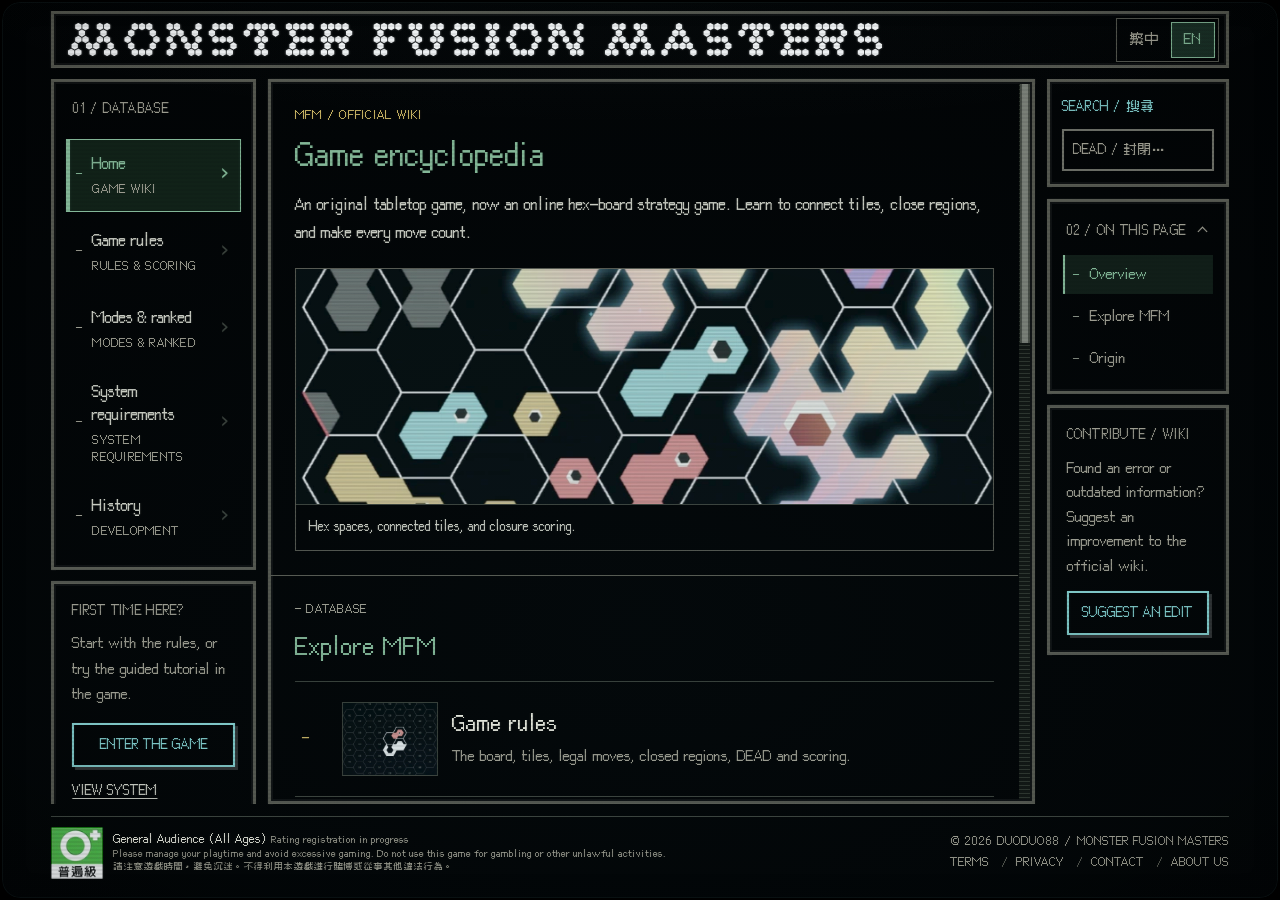
==== docs/en/index.html @ 476f4ac6 "docs(rating): update pending review copy to registration in progress" ====
<!doctype html>
<html lang="en">
<head>
  <link rel="canonical" href="https://duoduo-88.github.io/monster-fusion-masters-showcase_MFM/en/index.html">
  <meta charset="utf-8">
  <meta name="viewport" content="width=device-width,initial-scale=1">
  <meta name="theme-color" content="#000000">
  <link rel="icon" type="image/png" sizes="500x500" href="../assets/mfm-favicon.png">
  <meta name="description" content="Official Monster Fusion Masters wiki: learn the hex-board strategy game's rules, scoring, play modes, and origins as a tabletop game.">
  <title>Home | Monster Fusion Masters Wiki</title>
  <link rel="alternate" hreflang="zh-Hant" href="https://duoduo-88.github.io/monster-fusion-masters-showcase_MFM/">
  <link rel="alternate" hreflang="en" href="https://duoduo-88.github.io/monster-fusion-masters-showcase_MFM/en/index.html">
  <link rel="preload" href="../fonts/mfm-reading.ttf" as="font" type="font/ttf" crossorigin>
  <link rel="stylesheet" href="../wiki.css?v=20261025-rating1">
  <script data-wiki-font-boot="1">
    (() => {
      "use strict";
      if (!document.fonts?.load) return;

      const root = document.documentElement;
      root.classList.add("wiki-fonts-loading");
      const reveal = () => {
        clearTimeout(timeout);
        root.classList.remove("wiki-fonts-loading");
      };
      // Keep the articles accessible if the font server fails or stalls.
      const timeout = setTimeout(reveal, 5000);
      const pageReady = new Promise(resolve => addEventListener("load", resolve, {once:true}));
      Promise.allSettled([document.fonts.load('16px "Cubic 11"', "遊戲Game"), pageReady]).then(reveal);
    })();
  </script>
  <script src="../wiki-navigation.js?v=20261025-requirements1" defer></script>
  <script src="../wiki.js?v=20261018-partial1" defer></script>
  <script src="../wiki-media.js?v=20261018-partial1" defer></script>
  <script src="../wiki-search-index.js?v=20261016-cover1" defer></script>
  <script src="../wiki-search.js?v=20261018-partial1" defer></script>
</head>
<body>
  <div class="wiki-loading-overlay" role="status" aria-label="Loading"><i class="mfm-loading-hexes" aria-hidden="true"><b></b><b></b><b></b></i></div>
  <a class="skip-link" href="#main-content">Skip to content</a>
  <div class="site-shell">
    <header class="site-head frame">
      <a class="brand" href="./index.html" aria-label="Monster Fusion Masters · Wiki home"><img src="../assets/mfm-wordmark.svg?v=20261018-white1" alt="Monster Fusion Masters" width="814.02" height="32.58"><span class="brand-tag">OFFICIAL<br>WIKI</span></a>
      <div class="head-actions">
        <nav class="language-switch" aria-label="Language">
          <a href="../index.html?lang=zh-Hant" data-language="zh-Hant" lang="zh-Hant" hreflang="zh-Hant" aria-label="繁體中文">繁中</a>
          <a href="./index.html?lang=en" data-language="en" lang="en" hreflang="en" aria-current="true" aria-label="English">EN</a>
        </nav>
      </div>
    </header>
    <div class="layout">
      <aside class="left-rail">
        <nav class="site-nav frame" aria-label="Wiki navigation"><div class="panel-label">01 / DATABASE</div><a class="nav-link" href="./index.html" aria-current="page"><span class="nav-index">-</span><span>Home<small>GAME WIKI</small></span><span class="nav-arrow" aria-hidden="true">›</span></a><a class="nav-link" href="./rules.html"><span class="nav-index">-</span><span>Game rules<small>RULES & SCORING</small></span><span class="nav-arrow" aria-hidden="true">›</span></a><a class="nav-link" href="./modes.html"><span class="nav-index">-</span><span>Modes &amp; ranked<small>MODES & RANKED</small></span><span class="nav-arrow" aria-hidden="true">›</span></a><a class="nav-link" href="./requirements.html"><span class="nav-index">-</span><span>System requirements<small>SYSTEM REQUIREMENTS</small></span><span class="nav-arrow" aria-hidden="true">›</span></a><a class="nav-link" href="./history.html"><span class="nav-index">-</span><span>History<small>DEVELOPMENT</small></span><span class="nav-arrow" aria-hidden="true">›</span></a></nav>
        <div class="rail-note frame"><span class="panel-label">FIRST TIME HERE?</span><p>Start with the rules, or try the guided tutorial in the game.</p><a class="pixel-btn cyan" data-mfm-launch href="https://mfm.monster-fusion-masters-online.workers.dev/" aria-haspopup="dialog">ENTER THE GAME</a><a class="requirements-link" href="./requirements.html">VIEW SYSTEM REQUIREMENTS</a></div>
        <div class="reference-card frame"><span class="panel-label">PUBLIC ARCHIVE</span><p>An original game, still evolving.</p><a href="https://github.com/duoduo-88/monster-fusion-masters-showcase_MFM">SHOWCASE</a><a href="./history.html#sources">SOURCES</a><a href="https://github.com/duoduo-88/monster-fusion-masters-showcase_MFM/releases/latest">DESKTOP DOWNLOAD</a></div>
      </aside>
      <main class="page frame wiki-scroll-rail" id="main-content" tabindex="-1">
<section class="hero" id="overview">
  <span class="eyebrow">MFM / OFFICIAL WIKI</span>
  <h1>Game encyclopedia</h1>
  <p>An original tabletop game, now an online hex-board strategy game. Learn to connect tiles, close regions, and make every move count.</p>

<figure class="guide-figure intro-visual wiki-cover"><img class="" src="../assets/media/board-colors.webp" alt="Monster Fusion Masters colorful hex-board cover" width="784" height="850" loading="eager" fetchpriority="high" decoding="async"><figcaption>Hex spaces, connected tiles, and closure scoring.</figcaption></figure>
</section>

<section class="section" id="explore">
  <span class="eyebrow">- DATABASE</span><h2>Explore MFM</h2>
  <div class="entry-list">
    <a class="entry" href="./rules.html"><span class="entry-number">-</span><span class="entry-thumb"><img class="" src="../assets/media/battle-overview.webp" alt="Game detail" width="549" height="613" loading="lazy" decoding="async"></span><span><h3>Game rules</h3><p>The board, tiles, legal moves, closed regions, DEAD and scoring.</p></span></a>
    <a class="entry" href="./modes.html"><span class="entry-number">-</span><span class="entry-thumb"><img class="" src="../assets/media/lobby-room-list.webp" alt="Game detail" width="975" height="694" loading="lazy" decoding="async"></span><span><h3>Modes &amp; competition</h3><p>Custom rooms, AI, Ranked, RTG, seasons, spectating and replays.</p></span></a>
    <a class="entry" href="./history.html"><span class="entry-number">-</span><span class="entry-thumb"><img class="" src="../assets/media/board-colors.webp" alt="Game detail" width="784" height="850" loading="lazy" decoding="async"></span><span><h3>Development history</h3><p>From the original 3D-printable board game to online multiplayer.</p></span></a>
  </div>
<div class="rank-preview"><div class="visual-heading"><h3>From Bronze to Master</h3></div><div class="rank-strip"><a class="rank-mini" href="./modes.html#ranked"><img class="" src="../assets/media/rank-bronze.webp" data-animation="../assets/media/rank-bronze.animated.webp" data-still="../assets/media/rank-bronze.webp" alt="Bronze" width="224" height="224" loading="lazy" decoding="async"><span>Bronze</span></a><a class="rank-mini" href="./modes.html#ranked"><img class="" src="../assets/media/rank-silver.webp" data-animation="../assets/media/rank-silver.animated.webp" data-still="../assets/media/rank-silver.webp" alt="Silver" width="224" height="224" loading="lazy" decoding="async"><span>Silver</span></a><a class="rank-mini" href="./modes.html#ranked"><img class="" src="../assets/media/rank-gold.webp" data-animation="../assets/media/rank-gold.animated.webp" data-still="../assets/media/rank-gold.webp" alt="Gold" width="224" height="224" loading="lazy" decoding="async"><span>Gold</span></a><a class="rank-mini" href="./modes.html#ranked"><img class="" src="../assets/media/rank-platinum.webp" data-animation="../assets/media/rank-platinum.animated.webp" data-still="../assets/media/rank-platinum.webp" alt="Platinum" width="224" height="224" loading="lazy" decoding="async"><span>Platinum</span></a><a class="rank-mini" href="./modes.html#ranked"><img class="" src="../assets/media/rank-diamond.webp" data-animation="../assets/media/rank-diamond.animated.webp" data-still="../assets/media/rank-diamond.webp" alt="Diamond" width="224" height="224" loading="lazy" decoding="async"><span>Diamond</span></a><a class="rank-mini" href="./modes.html#ranked"><img class="" src="../assets/media/rank-master.webp" data-animation="../assets/media/rank-master.animated.webp" data-still="../assets/media/rank-master.webp" alt="Master" width="224" height="224" loading="lazy" decoding="async"><span>Master</span></a></div><a class="text-link" href="./modes.html#ranked">See tiers & rating requirements →</a></div></section>
<section class="section" id="origin"><span class="eyebrow">- ORIGIN</span><h2>A board game came first</h2><p>MFM's board, rules, tiles, scoring and balance originated in the creator's physical tabletop game. The 3D-printable edition was published in 2020. Years later, Codex helped turn the existing design into software. Gameplay and design decisions remain with the original creator.</p><p><a href="https://www.printables.com/model/35556-monster-fusion-masters-v1board-game">See the original 2020 edition</a></p><figure class="guide-figure"><img src="../assets/media/original-tabletop-2020.webp" alt="The original Monster Fusion Masters V1 physical 3D-printed board game with orange and black tiles." width="320" height="213" loading="lazy" decoding="async"><figcaption>The original Monster Fusion Masters V1 3D-printed tabletop game (2020).</figcaption></figure></section>

</main>
      <aside class="right-rail">
        <section class="search-panel frame" data-wiki-search hidden aria-label="Search wiki">
          <form role="search" aria-label="Search wiki">
            <label class="panel-label" for="wiki-search-input">SEARCH / 搜尋</label>
            <div class="search-field"><input id="wiki-search-input" type="search" placeholder="DEAD / 封閉…" autocomplete="off" spellcheck="false" maxlength="160" aria-controls="wiki-search-results"><button class="search-clear" type="button" aria-label="Clear search" hidden>×</button></div>
            
          </form>
          <p class="search-status" role="status" aria-live="polite" aria-atomic="true" hidden></p>
          <ol class="search-results" id="wiki-search-results" hidden></ol>
        </section>
        <nav class="contents-panel frame" aria-label="On this page"><details open><summary class="panel-label">02 / ON THIS PAGE<span class="collapse-icon" aria-hidden="true"></span></summary><ol class="toc"><li><a href="#overview"><span aria-hidden="true">-</span>Overview</a></li><li><a href="#explore"><span aria-hidden="true">-</span>Explore MFM</a></li><li><a href="#origin"><span aria-hidden="true">-</span>Origin</a></li></ol></details></nav>
      
        <section class="reference-card frame wiki-contribution" aria-label="Suggest a wiki edit"><span class="panel-label">CONTRIBUTE / WIKI</span><p>Found an error or outdated information? Suggest an improvement to the official wiki.</p><a class="pixel-btn cyan" href="https://github.com/duoduo-88/monster-fusion-masters-showcase_MFM/issues/new?template=wiki-suggestion.yml" target="_blank" rel="noopener noreferrer">SUGGEST AN EDIT</a></section>
      </aside>
    </div>
    <footer class="site-footer"><div class="rating-summary" aria-label="Taiwan game rating"><img class="rating-symbol" src="../assets/rating-general.webp" alt="General Audience rating (Taiwan)" width="52" height="52"><div class="rating-copy"><div class="rating-title">General Audience (All Ages) <span class="rating-pending">Rating registration in progress</span></div><div class="rating-warning">Please manage your playtime and avoid excessive gaming. Do not use this game for gambling or other unlawful activities.</div><div class="rating-warning rating-zh-notice" lang="zh-Hant">請注意遊戲時間，避免沉迷。不得利用本遊戲進行賭博或從事其他違法行為。</div></div></div><div class="footer-meta"><div class="footer-copyright" aria-label="© 2026 DUODUO88 / MONSTER FUSION MASTERS"><span>© 2026</span><span>DUODUO88</span><span>/</span><span>MONSTER FUSION MASTERS</span></div><nav class="footer-nav" aria-label="Legal and information"><a href="https://mfm.monster-fusion-masters-online.workers.dev/terms?from=wiki&amp;lang=en">TERMS</a><a href="https://mfm.monster-fusion-masters-online.workers.dev/privacy?from=wiki&amp;lang=en">PRIVACY</a><a href="https://github.com/duoduo-88/monster-fusion-masters-showcase_MFM/issues/new/choose" target="_blank" rel="noopener noreferrer">CONTACT</a><a href="./about.html">ABOUT US</a></nav></div></footer>
  </div>
  <dialog class="mfm-launch-dialog" id="mfm-launch-dialog" aria-labelledby="mfm-launch-title" aria-describedby="mfm-launch-copy">
    <h2 id="mfm-launch-title">LAUNCH MFM DESKTOP</h2>
    <div class="mfm-launch-copy" id="mfm-launch-copy"><p>Trying to open MFM Desktop.</p><p>If the game does not launch, you can download the desktop version or play in your browser.</p></div>
    <div class="mfm-launch-actions">
      <a class="pixel-btn" href="https://github.com/duoduo-88/monster-fusion-masters-showcase_MFM/releases/latest" target="_blank" rel="noopener noreferrer" autofocus>DOWNLOAD DESKTOP</a>
      <a class="pixel-btn" href="https://mfm.monster-fusion-masters-online.workers.dev/">PLAY IN BROWSER</a>
      <button class="pixel-btn" type="button" data-mfm-launch-close>CLOSE</button>
    </div>
  </dialog>
<script src="../crt-filter-v2.js?v=20261018-game-ui1"></script>
</body>
</html>
---- docs/wiki.css ----
/* Public wiki presentation only. The game's runtime is not imported. */
@font-face{font-family:"Cubic 11";src:url("./fonts/mfm-reading.ttf") format("truetype");font-weight:400;font-style:normal;font-display:block}
@font-face{font-family:"MFM Pixel";src:url("./fonts/BoutiqueBitmap9x9_1.93.ttf") format("truetype");font-weight:400;font-style:normal;font-display:swap}
/* Static presentation tokens from the game's competitive-rule.html and
   desktop-layout.css. Keep the Wiki independent of the private game runtime. */
:root{color-scheme:dark;--bg:#000;--panel:#000;--ink:#f1eedc;--copy:#c4c4b6;--muted:#8d8a7b;--line:#45453c;--soft:#2c302a;--accent:#72aa83;--game-accent:var(--accent);--gold:#c8a951;--cyan:#6cbebc;--font:"Cubic 11",monospace;--wiki-frame-width:min(100vw,calc(100dvh * 4 / 3));--wiki-frame-height:calc(var(--wiki-frame-width) * 3 / 4);--wiki-frame-pad:clamp(8px,calc(var(--wiki-frame-width) * .0095),14px);--wiki-frame-gap:var(--wiki-frame-pad);--wiki-header-height:clamp(54px,calc(var(--wiki-frame-height) * .0625),72px);--mfm-scroll-size:12px;--mfm-scroll-rail-width:12px;--mfm-scroll-content-gutter:14px;--mfm-scroll-track:#0b0d0a;--mfm-scroll-track-line:#242720;--mfm-scroll-thumb:#666960;--mfm-scroll-thumb-edge:#353831;--mfm-scroll-hover:#8b7a42;--mfm-scroll-active:#4f6f59}
*{box-sizing:border-box}
html{scroll-padding-top:110px}
html.wiki-fonts-loading body{visibility:hidden}
body{margin:0;background:var(--bg);color:var(--ink);font:400 16px/1.8 var(--font);font-synthesis:none;-webkit-text-size-adjust:100%;text-size-adjust:100%}
/* Static copy of the game loading presentation; no game runtime is imported. */
.wiki-loading-overlay{display:none;position:fixed;inset:0;z-index:2147483000;align-items:center;justify-content:center;background:#050706;color:#f1eedc}
html.wiki-fonts-loading .wiki-loading-overlay{display:flex;visibility:visible}
.mfm-loading-hexes{display:flex;align-items:center;justify-content:center;gap:14px;width:max-content;height:26px;animation:mfm-loading-hex-center 1380ms linear infinite}
.mfm-loading-hexes>b{position:relative;display:block;width:22px;height:25.4px;flex:0 0 22px;background:#fff;clip-path:polygon(50% 0,100% 25%,100% 75%,50% 100%,0 75%,0 25%);opacity:0;transform-origin:center}
.mfm-loading-hexes>b::after{content:"";position:absolute;inset:0;background:#050706;clip-path:inherit;transform:scale(.78)}
.mfm-loading-hexes>b:first-child{animation:mfm-loading-hex-one 1380ms linear infinite}
.mfm-loading-hexes>b:nth-child(2){animation:mfm-loading-hex-two 1380ms linear infinite}
.mfm-loading-hexes>b:nth-child(3){animation:mfm-loading-hex-three 1380ms linear infinite}
@keyframes mfm-loading-hex-center{
  0%,23%{transform:translateX(36px)}
  27%,41%{transform:translateX(18px)}
  45%,100%{transform:translateX(0)}
}
@keyframes mfm-loading-hex-one{
  0%,5%{opacity:0;transform:translateY(-8px) scale(.12)}
  9%{opacity:1;transform:translateY(0) scale(.12)}
  11%{transform:scale(.08);animation-timing-function:cubic-bezier(.2,.75,.25,1)}
  19%{transform:scale(1.06);animation-timing-function:ease-out}
  23%,78%{opacity:1;transform:scale(1)}
  84%,100%{opacity:0;transform:scale(.6)}
}
@keyframes mfm-loading-hex-two{
  0%,23%{opacity:0;transform:translateY(-8px) scale(.12)}
  27%{opacity:1;transform:translateY(0) scale(.12)}
  29%{transform:scale(.08);animation-timing-function:cubic-bezier(.2,.75,.25,1)}
  37%{transform:scale(1.06);animation-timing-function:ease-out}
  41%,78%{opacity:1;transform:scale(1)}
  84%,100%{opacity:0;transform:scale(.6)}
}
@keyframes mfm-loading-hex-three{
  0%,41%{opacity:0;transform:translateY(-8px) scale(.12)}
  45%{opacity:1;transform:translateY(0) scale(.12)}
  47%{transform:scale(.08);animation-timing-function:cubic-bezier(.2,.75,.25,1)}
  55%{transform:scale(1.06);animation-timing-function:ease-out}
  59%,78%{opacity:1;transform:scale(1)}
  84%,100%{opacity:0;transform:scale(.6)}
}
@media (prefers-reduced-motion:reduce){.mfm-loading-hexes{animation:none;transform:none}.mfm-loading-hexes>b{animation:none!important;opacity:1;transform:none}}
a{color:var(--cyan);text-underline-offset:4px}
a:hover{color:#b7ded7}
a:focus-visible,summary:focus-visible{outline:2px solid var(--gold);outline-offset:4px}
img{max-width:100%;height:auto;display:block}
h1,h2,h3,p,ol,ul,figure,dl{margin:0}
h1,h2,h3,strong{font-weight:400}
h1{font-size:30px;line-height:1.35;color:var(--accent)}
h2{font-size:24px;line-height:1.45;color:var(--accent)}
h3{font-size:20px;line-height:1.5;color:var(--ink)}
p,li,td,th{overflow-wrap:break-word}
p{color:var(--copy)}
p+p{margin-top:14px}
strong{color:var(--ink)}
ul,ol{padding-left:24px;color:var(--copy)}
li+li{margin-top:9px}
::selection{background:#244735;color:#fff}
.site-shell{width:var(--wiki-frame-width);aspect-ratio:4/3;margin:0 auto;padding:var(--wiki-frame-pad);display:flex;flex-direction:column;overflow:hidden;container:wiki-frame / inline-size}
.frame{border:3px solid var(--line);background:var(--panel);box-shadow:5px 5px 0 #000,inset 0 0 0 2px #090909,0 0 2px rgba(220,235,220,.09)}
.site-head{position:relative;z-index:10;flex:none;height:var(--wiki-header-height);min-height:var(--wiki-header-height);display:flex;align-items:center;justify-content:space-between;gap:16px;padding:7px 7px 7px 14px}
.site-head::before{content:"";position:absolute;top:-15px;left:-3px;right:-3px;height:12px;background:var(--bg)}
.brand{display:flex;align-items:center;gap:22px;min-width:0;color:var(--ink);text-decoration:none}
.brand img{width:min(814.02px,calc(100cqw - 176px));height:auto;min-width:0;filter:drop-shadow(0 0 1px rgba(255,255,255,.18))}
.brand-tag{padding-left:20px;border-left:1px solid var(--line);color:var(--accent);font:13px/1.5 var(--font);letter-spacing:.06em;flex:none}
.head-actions{display:flex;align-items:center;gap:12px;flex:none}
.language-switch{display:flex;border:1px solid var(--line);padding:3px;gap:3px;background:#000}
.language-switch a{display:flex;align-items:center;justify-content:center;min-width:44px;min-height:36px;padding:3px 8px;text-decoration:none;font-size:14px;color:var(--muted);border:1px solid transparent}
.language-switch a[aria-current]{border-color:var(--game-accent);background:#102017;color:var(--accent)}
.language-switch a:hover{color:var(--ink);background:#131811}
.pixel-btn{display:inline-flex;align-items:center;justify-content:center;gap:14px;min-height:44px;padding:9px 12px;background:#000;border:2px solid var(--button-line,#737373);box-shadow:3px 3px 0 var(--button-shadow,#222),0 0 1.5px rgba(225,235,225,.1);color:var(--ink);text-decoration:none;font:inherit;font-size:15px;line-height:1.4;cursor:pointer;touch-action:manipulation}
.pixel-btn.primary{border-color:var(--game-accent)}
.pixel-btn.cyan{border-color:var(--cyan);color:var(--cyan)}
.pixel-btn:hover{background:var(--button-hover-bg,#000);color:var(--button-hover-ink,var(--ink));border-color:var(--button-hover-line,#737373);filter:brightness(var(--button-hover-brightness,1.25))}
.pixel-btn.primary:hover{border-color:var(--game-accent)}
.pixel-btn.cyan:hover{border-color:var(--cyan);color:var(--cyan)}
.pixel-btn:focus-visible{outline:3px solid #fff;outline-offset:3px}
.pixel-btn:active{transform:translate(2px,2px);box-shadow:1px 1px #111}
/* Static counterpart of the game's room-action dialog and popup-presentation.
   Native dialog supplies modality; wiki.js owns only launch and finite animations. */
@property --launch-frame-y{syntax:"<length>";inherits:true;initial-value:0px}
@property --launch-frame-x{syntax:"<length>";inherits:true;initial-value:0px}
.mfm-launch-dialog{
  --button-line:#73736b;--button-shadow:#222;
  --button-hover-bg:#000;--button-hover-ink:var(--ink);--button-hover-line:#73736b;--button-hover-brightness:1.3;
  box-sizing:border-box;width:min(46rem,calc(100% - 28px));max-height:calc(100dvh - 28px);
  margin:auto;padding:clamp(16px,4vw,24px);border:3px solid #777b72;border-radius:0;
  overflow:auto;scrollbar-gutter:stable;color:#e9e6d6;font-family:"MFM Pixel",monospace;
  background:radial-gradient(ellipse 80% 54% at 50% 26%,rgba(108,190,188,.13),transparent 68%),radial-gradient(ellipse 100% 90% at 50% 50%,transparent 54%,rgba(0,0,0,.74) 100%),repeating-linear-gradient(180deg,rgba(255,255,255,.015) 0 1px,transparent 1px 4px),#050605;
  box-shadow:0 0 0 2px #050505,0 18px 60px #000,inset 0 0 0 2px #090909,inset 0 0 42px rgba(108,190,188,.035);
}
.mfm-launch-dialog[data-animating]::after{content:"";position:absolute;pointer-events:none;border:2px solid #777b72;inset:max(0px,calc(var(--launch-frame-y) - 3px)) max(0px,calc(var(--launch-frame-x) - 3px));z-index:1}
.mfm-launch-dialog::backdrop{background:radial-gradient(ellipse at 50% 42%,rgba(108,190,188,.08),transparent 48%),rgba(0,0,0,.82)}
.mfm-launch-dialog h2{margin:0 0 16px;font-size:22px;line-height:1.4;color:var(--game-accent);overflow-wrap:anywhere}
.mfm-launch-copy{font-family:var(--font);font-size:16px;line-height:1.45}
.mfm-launch-copy p{color:#b9b6a4}
.mfm-launch-actions{display:grid;grid-template-columns:repeat(auto-fit,minmax(min(100%,13rem),1fr));gap:12px;margin-top:20px}
.mfm-launch-actions .pixel-btn{min-width:0;text-align:center;overflow-wrap:anywhere}
.mfm-launch-dialog .pixel-btn:focus-visible{outline:0;border-color:#e2e5d9;filter:brightness(1.5);box-shadow:3px 3px #303228,0 0 9px rgba(235,238,226,.42)}
.layout{display:grid;grid-template-columns:228px minmax(0,1fr) 206px;align-items:stretch;gap:var(--wiki-frame-gap);margin-top:var(--wiki-frame-gap);flex:1 1 auto;min-height:0}
.left-rail,.right-rail{display:grid;align-content:start;gap:var(--wiki-frame-gap);min-width:0;min-height:0;overflow-x:hidden;overflow-y:auto;scrollbar-width:none;scrollbar-gutter:auto}
:is(.left-rail,.right-rail)::-webkit-scrollbar{display:none;width:0;height:0}
/* Scrollbar palette and geometry mirror the game's retro-scrollbar.css.
   The article reserves its game rail in HTML; tables keep native scrollbar styling. */
.page,.table-wrap{
  scrollbar-width:auto;
  scrollbar-color:var(--mfm-scroll-thumb) var(--mfm-scroll-track);
}
:is(.page,.table-wrap)::-webkit-scrollbar{
  width:var(--mfm-scroll-size);
  height:var(--mfm-scroll-size);
  background:#000;
}
:is(.page,.table-wrap)::-webkit-scrollbar-track{
  border:2px solid #1f221d;
  border-radius:0;
  background:repeating-linear-gradient(180deg,transparent 0 3px,var(--mfm-scroll-track-line) 3px 4px),var(--mfm-scroll-track);
  box-shadow:inset 0 0 0 1px #30332c;
}
:is(.page,.table-wrap)::-webkit-scrollbar-thumb{
  min-width:28px;
  min-height:28px;
  border:2px solid #000;
  border-radius:0;
  background:linear-gradient(90deg,var(--mfm-scroll-thumb-edge) 0 2px,var(--mfm-scroll-thumb) 2px calc(100% - 2px),var(--mfm-scroll-thumb-edge) calc(100% - 2px));
  box-shadow:inset 0 0 0 1px #7f8278;
}
:is(.page,.table-wrap)::-webkit-scrollbar-thumb:hover{
  background:linear-gradient(90deg,#514725 0 2px,var(--mfm-scroll-hover) 2px calc(100% - 2px),#514725 calc(100% - 2px));
  box-shadow:inset 0 0 0 1px #a8975b;
}
:is(.page,.table-wrap)::-webkit-scrollbar-thumb:active{
  background:linear-gradient(90deg,#32483a 0 2px,var(--mfm-scroll-active) 2px calc(100% - 2px),#32483a calc(100% - 2px));
  box-shadow:inset 0 0 0 1px #6f9079;
}
:is(.page,.table-wrap)::-webkit-scrollbar-corner{
  border:2px solid #000;
  background:linear-gradient(45deg,transparent 40%,#242620 40% 60%,transparent 60%),var(--mfm-scroll-track);
}
/* The article has this class in its initial HTML, reserving the 14px gutter
   before enhancement runs. JavaScript sizes and moves the thumb without
   changing article geometry. Wheel, touch and keyboard scrolling remain native. */
@media(min-width:761px){
  .page.wiki-scroll-rail{
    --wiki-scroll-thumb-h:28px;
    --wiki-scroll-thumb-y:2px;
    --wiki-scroll-thumb-color:var(--mfm-scroll-thumb);
    --wiki-scroll-thumb-edge:var(--mfm-scroll-thumb-edge);
    overflow-y:auto;
    scrollbar-width:none;
    scrollbar-gutter:auto;
    padding-right:var(--mfm-scroll-content-gutter);
    background-image:
      linear-gradient(90deg,var(--wiki-scroll-thumb-edge) 0 2px,var(--wiki-scroll-thumb-color) 2px 8px,var(--wiki-scroll-thumb-edge) 8px 10px),
      repeating-linear-gradient(180deg,var(--mfm-scroll-track) 0 3px,var(--mfm-scroll-track-line) 3px 4px);
    background-position:
      calc(100% - 2px) var(--wiki-scroll-thumb-y),
      calc(100% - 1px) 0;
    background-size:
      10px var(--wiki-scroll-thumb-h),
      var(--mfm-scroll-rail-width) 100%;
    background-repeat:no-repeat;
    background-attachment:scroll;
  }
  .wiki-scroll-rail::-webkit-scrollbar{width:0;height:0}
  .wiki-scroll-rail[data-wiki-scroll-hover]{
    --wiki-scroll-thumb-color:var(--mfm-scroll-hover);
    --wiki-scroll-thumb-edge:#514725;
  }
  .wiki-scroll-rail[data-wiki-scroll-dragging]{
    --wiki-scroll-thumb-color:var(--mfm-scroll-active);
    --wiki-scroll-thumb-edge:#32483a;
    cursor:ns-resize;
    user-select:none;
  }
}
.site-nav{padding:17px 12px 13px}
.panel-label{display:block;font-size:13px;line-height:1.5;color:var(--muted);letter-spacing:.02em}
.site-nav>.panel-label{padding:0 6px 16px}
.nav-link{display:flex;align-items:center;gap:12px;min-height:73px;margin-top:4px;padding:10px 9px;border:1px solid transparent;text-decoration:none;color:var(--copy);line-height:1.45;font-size:17px}
.nav-index{align-self:center;font-size:12px;color:var(--muted)}
.nav-link small{display:block;margin-top:5px;color:var(--muted);font-size:12px;line-height:1.4;letter-spacing:.02em}
.nav-arrow{margin-left:auto;color:var(--soft);font-size:23px}
.nav-link[aria-current="page"]{border-color:var(--game-accent);background:#0b160e;color:var(--accent);box-shadow:inset 3px 0 var(--game-accent)}
.nav-link[aria-current] .nav-index,.nav-link[aria-current] .nav-arrow{color:var(--accent)}
.nav-link:hover{color:var(--accent);background:#0b100c}
.rail-note{padding:17px 18px}
.rail-note p{font-size:14px;line-height:1.8;margin:11px 0 16px;color:var(--muted)}
.rail-note .pixel-btn{display:flex;padding:8px;font-size:13px;gap:8px}
.rail-note .requirements-link{display:block;margin-top:12px;font-size:13px;color:var(--copy)}
.page{min-width:0;min-height:0;overflow-x:hidden;overflow-y:auto;scrollbar-gutter:stable;scroll-padding-top:18px;container:wiki-article / inline-size}
.page:focus{outline:none}
.hero{padding:27px 28px 26px}
.eyebrow{display:block;color:var(--muted);font-size:12px;line-height:1.5;letter-spacing:.02em;margin-bottom:12px}
.hero .eyebrow{color:var(--gold)}
.hero h1{margin-bottom:14px}
.hero-actions{display:flex;align-items:center;flex-wrap:wrap;gap:18px;margin-top:23px}
.text-link{font-size:14px;text-decoration:none;color:var(--muted)}
.text-link:hover{color:var(--cyan)}
.section{padding:27px 28px 29px;border-top:1px solid var(--line)}
.section h2{margin-bottom:16px}
.section ol,.section ul{margin-top:14px}
.section p+ul,.section p+ol{margin-top:14px}
.section ul+p,.section ol+p{margin-top:16px}
.version-note{font-size:13px!important;line-height:1.7;color:var(--muted)!important;margin-top:15px!important}
.game-figure{margin:0 28px 28px;border:1px solid var(--line);background:#000}
.figure-label{display:flex;justify-content:space-between;align-items:center;gap:12px;padding:9px 13px;background:#0b1412;border-bottom:1px solid var(--line);color:var(--cyan);font-size:12px;line-height:1.5}
.demo-label{color:var(--muted);font-size:12px}
.game-preview{display:block;overflow:hidden;aspect-ratio:16/9}
.game-preview img{width:100%;height:100%;object-fit:cover;object-position:50% 32%}
.game-preview:hover img{opacity:.85}
figcaption{display:flex;flex-wrap:wrap;justify-content:space-between;gap:8px;padding:10px 13px;border-top:1px solid var(--line);font-size:12px;color:var(--muted)}
figcaption a{text-decoration:none}
.entry-list{display:grid}
.entry{display:grid;grid-template-columns:26px minmax(0,1fr);align-items:center;gap:17px;padding:20px 7px;border-top:1px solid var(--soft);text-decoration:none}
.entry:last-child{padding-bottom:6px}
.entry-number{align-self:center;font-size:13px;color:var(--gold)}
.entry h3{font-size:21px;color:var(--ink);margin-bottom:6px}
.entry p{font-size:14px;line-height:1.75;color:var(--muted)}
.entry:hover{background:#0b130e}
.entry:hover h3{color:var(--accent)}
.contents-panel{padding:17px 13px 13px}
.search-panel[data-wiki-resizing],.contents-panel[data-wiki-resizing]{overflow:hidden;overflow:clip}
.contents-panel summary{display:flex;align-items:center;justify-content:space-between;gap:8px;padding:0 3px;list-style:none;cursor:pointer;min-height:24px}
.contents-panel summary::-webkit-details-marker{display:none}
.collapse-icon{width:7px;height:7px;border-right:1px solid var(--muted);border-bottom:1px solid var(--muted);transform:rotate(45deg);margin:0 4px 4px 0}
details[open] .collapse-icon{transform:rotate(225deg);margin-top:6px}
.toc{list-style:none;padding:12px 0 0;font-size:14px}
.toc li+li{margin-top:3px}
.toc a{display:flex;align-items:baseline;gap:10px;padding:9px 8px;border-left:2px solid transparent;text-decoration:none;color:var(--muted);line-height:1.5}
.toc a>span{color:#73796b;font:12px/1.5 var(--font);flex:none}
.toc a:hover{color:var(--ink)}
.toc a[aria-current="location"]{color:var(--accent);border-color:var(--game-accent);background:#0b130e}
.toc a[aria-current] span{color:var(--accent)}
.reference-card{padding:17px 17px 11px}
.reference-card p{font-size:14px;line-height:1.75;color:var(--muted);margin:12px 0}
.reference-card:not(.wiki-contribution)>a{display:flex;align-items:center;justify-content:space-between;border-top:1px solid #343325;padding:11px 0;color:var(--gold);text-decoration:none;font:12px/1.5 var(--font)}
.reference-card:not(.wiki-contribution)>a:hover{color:var(--ink)}
.wiki-contribution{padding-bottom:17px}
.wiki-contribution>.pixel-btn{width:100%;padding-inline:6px;font-size:13px;text-align:center;justify-content:center;align-items:center}
.card-grid{display:grid;grid-template-columns:repeat(2,minmax(0,1fr));gap:14px}
.mode-card{border:1px solid var(--line);padding:18px}
.mode-card .eyebrow{font-size:12px}
.mode-card h3{color:var(--accent);margin-bottom:12px}
.mode-card p{font-size:14px;line-height:1.85}
.table-wrap{overflow-x:auto;margin:18px 0;max-width:100%}
.data-table{border-collapse:collapse;width:100%;font-size:15px;line-height:1.7}
.data-table th,.data-table td{padding:11px 12px;text-align:left;border-bottom:1px solid var(--soft)}
.data-table th{background:#10150e;color:var(--gold);font-weight:400;white-space:nowrap}
.data-table td{color:var(--copy)}
.data-table td:nth-child(2){color:var(--ink)}
.note{padding:15px 17px;border-left:3px solid var(--gold);background:#131209;color:var(--copy);font-size:14px;line-height:1.85;margin:18px 0}
.note strong{color:var(--gold)}
.timeline{list-style:none;padding-left:23px;border-left:1px solid var(--line)}
.timeline li{position:relative;margin:0 0 30px;padding-left:4px}
.timeline li::before{content:"";position:absolute;left:-28px;top:4px;width:9px;height:9px;background:var(--game-accent);box-shadow:0 0 0 4px var(--panel)}
.timeline li:last-child{margin-bottom:0}
.timeline .eyebrow{font-size:12px;color:var(--gold)}
.timeline h3{margin-bottom:11px;color:var(--accent)}
.site-footer{display:flex;justify-content:space-between;align-items:center;flex-wrap:wrap;gap:10px 16px;flex:none;margin-top:12px;padding:10px 0;border-top:1px solid var(--soft);background:var(--bg);font-size:12px;line-height:1.45;color:var(--muted)}
.site-footer .rating-summary{display:flex;align-items:center;gap:10px;flex:1 1 270px;min-width:0}
.site-footer .rating-symbol{display:block;flex:none;width:52px;height:52px;object-fit:contain}
.site-footer .rating-copy{min-width:0;overflow-wrap:anywhere;font-size:10px;line-height:1.4}
.site-footer .rating-title{color:var(--ink);font-size:11px;font-weight:600}
.site-footer .rating-pending{color:var(--muted);font-size:10px;font-weight:400}
.site-footer .rating-warning{color:var(--muted)}
.site-footer .rating-zh-notice{font-size:9px;color:var(--muted)}
.site-footer .footer-meta{display:grid;grid-template-columns:minmax(0,1fr);gap:4px;width:max-content;max-width:100%;margin-left:auto;flex:0 1 auto}
.site-footer .footer-copyright{display:flex;justify-content:space-between;align-items:center;gap:5px;white-space:nowrap;font-size:11px}
.site-footer .footer-nav{display:flex;justify-content:space-between;align-items:center;flex-wrap:nowrap;gap:4px;width:100%;margin-left:0}
.site-footer .footer-nav a{text-decoration:none;white-space:nowrap}
.site-footer .footer-nav a+a::before{content:"/";display:inline-block;margin-right:7px;color:var(--line)}
.site-footer a{color:var(--muted)}
.site-footer a:hover{color:#b7ded7}
@media(max-width:760px){.site-footer .rating-summary{flex:1 1 100%}.site-footer .footer-meta{margin-left:auto}}
@media(max-width:420px){.site-footer .footer-meta{font-size:10px}.site-footer .footer-copyright{font-size:10px;gap:3px}.site-footer .footer-nav a+a::before{margin-right:4px}}
.skip-link{position:fixed;left:18px;top:-100px;z-index:30;background:#000;padding:10px 15px;border:2px solid var(--gold)}
.skip-link:focus{top:10px}
@media(min-width:761px){html,body{height:100%;overflow:hidden}body{display:grid;place-items:center}}
/* Breakpoints follow the actual 4:3 frame, including wide, short windows. */
@container wiki-frame (min-width:1600px){.hero,.section{padding-left:34px;padding-right:34px}.game-figure{margin-left:34px;margin-right:34px}}
@container wiki-frame (max-width:1260px){.layout{grid-template-columns:205px minmax(0,1fr) 182px}.brand-tag{display:none}.brand img{width:min(814.02px,calc(100cqw - 160px))}.head-actions{gap:9px}.site-head{gap:18px}.hero,.section{padding:24px}.game-figure{margin-left:24px;margin-right:24px}.nav-link{gap:9px;font-size:16px}}
@media(min-width:761px){
  @container wiki-frame (max-width:1000px){.layout{grid-template-columns:176px minmax(0,1fr);grid-template-rows:minmax(0,1fr) auto}.left-rail{grid-column:1;grid-row:1;overflow-y:auto}.right-rail{grid-column:1;grid-row:2;overflow-y:auto;max-height:40dvh}.page{grid-column:2;grid-row:1 / span 2}.toc{font-size:13px}.contents-panel{padding:12px}.nav-link{font-size:15px;gap:8px}.nav-link small{font-size:12px}.rail-note{padding:15px 13px}.rail-note .pixel-btn{font-size:12px}}
}
@media(max-width:760px){html{scroll-padding-top:160px}.site-shell{width:calc(100% - 24px);height:auto;aspect-ratio:auto;margin-top:12px;padding:0;display:block;overflow:visible}.site-head{position:sticky;top:9px;height:auto;min-height:0;padding:14px;gap:15px;flex-wrap:wrap}.brand{width:100%;justify-content:space-between;gap:15px}.brand img{width:calc(100% - 80px);max-width:660px}.brand-tag{display:block;font-size:12px;padding-left:13px;line-height:1.4}.head-actions{width:100%;justify-content:flex-end}.language-switch a{min-height:37px;min-width:48px}.layout{display:flex;flex-direction:column;gap:13px;margin-top:13px;flex:none;min-height:auto}.left-rail,.right-rail{width:100%;display:grid;gap:13px;max-height:none;overflow:visible}.left-rail{order:1}.right-rail{order:2}.page{order:3;width:100%;min-height:auto;overflow:visible;scrollbar-gutter:auto}.site-nav{display:grid;grid-template-columns:repeat(3,minmax(0,1fr));gap:3px;padding:8px}.site-nav>.panel-label{display:none}.nav-link{min-height:53px;justify-content:center;gap:0;padding:7px 3px;margin:0;font-size:14px;text-align:center}.nav-link small,.nav-index,.nav-arrow{display:none}.nav-link[aria-current="page"]{box-shadow:inset 0 -2px var(--game-accent)}.contents-panel{padding:11px 13px}.contents-panel summary{min-height:26px}.toc{display:grid;grid-template-columns:repeat(2,minmax(0,1fr));gap:0}.toc li+li{margin:0}.hero,.section{padding:22px}.hero h1{font-size:27px}.hero p{font-size:16px;line-height:1.9}.game-figure{margin:0 22px 22px}.hero-actions{gap:17px}.game-preview{aspect-ratio:4/3}.game-preview img{object-fit:contain}.entry{gap:11px;grid-template-columns:22px minmax(0,1fr);padding-top:18px;padding-bottom:18px}.entry h3{font-size:20px}.site-footer{font-size:12px;gap:7px;margin-top:20px}.data-table{font-size:14px}.data-table th,.data-table td{padding:9px 8px}.mode-card{padding:15px}.card-grid{gap:10px}}
@media(max-width:420px){.site-shell{width:calc(100% - 18px);margin-top:9px}.site-head{padding:12px}.brand{gap:9px}.brand img{width:100%}.brand-tag{display:none}.nav-link{font-size:12px}.hero,.section{padding:19px}.game-figure{margin:0 19px 19px}.hero-actions{gap:14px}.hero-actions .pixel-btn{font-size:14px}.text-link{font-size:13px}.figure-label{font-size:12px;padding:8px 9px}.demo-label{font-size:12px}.entry p{font-size:13px}.card-grid{grid-template-columns:1fr}.version-note{font-size:12px!important}.footer-divider{padding:0 4px}}
@media(prefers-reduced-motion:reduce){html{scroll-behavior:auto}}

/* Cropped game visuals: captions stay outside the image and translate with the article. */
.guide-figure{margin:20px 0 0;border:1px solid var(--line);background:#000;min-width:0}
.guide-figure>img{width:100%;max-height:420px;object-fit:contain;background:#000}
.guide-figure figcaption{font-size:13px;line-height:1.75;color:var(--copy);border-color:var(--soft);padding:11px 13px;display:block}
.intro-visual>img{height:235px;object-fit:cover;object-position:center}
.board-map{max-width:620px;margin:22px auto 0}
.board-map>img{max-height:480px}
.small-detail{width:fit-content;max-width:100%;margin:20px auto 0}
.small-detail>img{width:auto;max-width:100%;max-height:260px;margin:auto}
.visual-note{font-size:13px;line-height:1.8;color:var(--muted);margin-top:18px}
.visual-heading{display:flex;align-items:center;justify-content:space-between;gap:14px;margin:20px 0 15px;flex-wrap:wrap}
.visual-heading h3{color:var(--accent);font-size:19px}
[hidden]{display:none!important}
.demo-gallery{border:1px solid var(--line);margin-top:25px;background:#000}
.demo-gallery .figure-label{padding:9px 12px;min-height:48px}
.demo-stage{height:310px;display:flex;align-items:center;justify-content:center;background:#000;overflow:hidden}
.demo-stage img{width:100%;height:100%;object-fit:contain}
.demo-caption{min-height:56px;display:block;font-size:13px;line-height:1.8;color:var(--copy);border-color:var(--line)}
.demo-controls{display:grid;grid-template-columns:repeat(3,minmax(0,1fr));gap:7px;padding:11px;border-top:1px solid var(--soft)}
.demo-controls button{min-width:0;min-height:43px;padding:8px 6px;background:#050805;border:1px solid var(--line);color:var(--muted);font:13px/1.5 var(--font);cursor:pointer}
.demo-controls button[aria-pressed="true"]{color:var(--accent);border-color:var(--game-accent);background:#0b180e;box-shadow:inset 0 -2px #42684d}
.demo-controls button:hover{color:var(--ink);border-color:var(--accent)}
.entry{grid-template-columns:26px 96px minmax(0,1fr);gap:14px}
.entry-thumb{display:block;border:1px solid var(--soft);background:#000;height:74px;overflow:hidden}
.entry-thumb img{width:100%;height:100%;object-fit:cover}
.rank-preview{margin-top:26px;padding-top:3px;border-top:1px solid var(--line)}
.rank-strip{display:grid;grid-template-columns:repeat(6,minmax(0,1fr));gap:8px;margin-bottom:18px}
.rank-mini{display:block;text-decoration:none;text-align:center;background:#000;border:1px solid var(--soft);padding:8px 2px}
.rank-mini img{width:100%;max-width:100px;margin:auto}
.rank-mini span{font:12px/1.5 var(--font);display:block;color:var(--muted);margin-top:6px;overflow-wrap:anywhere}
.rank-mini:hover{border-color:var(--accent)}
.tile-catalog{display:grid;grid-template-columns:repeat(2,minmax(0,1fr));gap:14px;margin-top:22px}
.tile-family{min-width:0;border:1px solid var(--line);background:#000}
.tile-family-label{display:flex;justify-content:space-between;align-items:center;gap:10px;padding:11px 13px;border-bottom:1px solid var(--soft);font:14px/1.5 var(--font)}
.tile-family-label strong{color:var(--accent)}
.tile-family-label>span{font-size:12px;color:var(--gold)}
.tile-swatches{--tile-size:88px;display:grid;grid-template-columns:repeat(auto-fill,var(--tile-size));grid-auto-rows:var(--tile-size);align-content:start;gap:8px;padding:12px;min-height:112px}
.tile-swatch{position:relative;display:block;width:var(--tile-size);height:var(--tile-size);overflow:hidden}
.tile-swatch>img{position:absolute;max-width:none;width:calc(var(--tile-size) * var(--sheet-columns));height:auto;left:calc(var(--tile-size) * var(--tile-x));top:calc(var(--tile-size) * var(--tile-y))}
.connection-grid{display:grid;grid-template-columns:repeat(3,minmax(0,1fr));gap:12px;margin-top:24px}
.connection-grid .guide-figure{margin:0}
.connection-grid img{height:175px;object-fit:contain}
.connection-grid figcaption{font-size:12px;line-height:1.85;padding:10px}
.subheading{font-size:19px!important;margin-top:27px;color:var(--accent)}
.visual-pair{display:grid;grid-template-columns:repeat(2,minmax(0,1fr));gap:15px;margin-top:20px}
.visual-pair .guide-figure{margin:0}
.visual-pair img{height:220px;object-fit:contain}
.center-comparison img{height:160px}
.scoring-gallery{display:grid;grid-template-columns:repeat(2,minmax(0,1fr));gap:15px;margin-top:20px}
.score-example{border:1px solid var(--line);background:#000;min-width:0}
.annotated-board{position:relative;margin:0 auto}
.annotated-board img{width:100%;height:auto}
.tile-number{position:absolute;transform:translate(-50%,-50%);background:#050f11;color:#e7fff3;border:1px solid #a9d6cd;box-shadow:1px 1px 0 #000;font:12px/1 var(--font);width:22px;height:22px;display:flex;justify-content:center;align-items:center}
.score-example figcaption{display:block;text-align:center;border-color:var(--soft);font:16px/1.6 var(--font);color:var(--accent)}
.score-example b{font-weight:400;color:var(--gold);padding:0 5px}
.rank-grid{display:grid;grid-template-columns:repeat(3,minmax(0,1fr));gap:14px;margin-top:14px}
.rank-card{border:1px solid var(--line);background:#000;min-width:0;padding:12px 9px 15px;text-align:center}
.rank-card>img{width:112px;height:112px;margin:auto}
.rank-card figcaption{border:0;padding:5px 0 0;display:block}
.rank-card h3{font-size:20px;color:var(--ink);margin-bottom:8px}
.rank-rating{color:var(--gold);display:block;font:15px/1.5 var(--font)}
.rank-card figcaption>span{display:block;font-size:12px;line-height:1.75;color:var(--muted);margin-top:8px}
.placement-state{display:flex;align-items:center;gap:17px;padding:16px;margin-top:15px;border:1px solid var(--soft);background:#070907}
.placement-state>img{width:64px;height:64px;flex:none}
.placement-state strong{font:16px/1.5 var(--font);color:var(--muted)}
.placement-state p{font-size:13px;line-height:1.7;margin-top:6px}
.feature-gallery{display:grid;grid-template-columns:repeat(3,minmax(0,1fr));gap:12px;margin-top:22px}
.feature-gallery .guide-figure{margin:0}
.feature-gallery img{height:185px;object-fit:contain;object-position:center}
.feature-gallery figcaption{font-size:12px;padding:10px}
.timeline-visuals{margin:20px 0 27px}
.timeline-visuals img{height:220px}
@container wiki-frame (max-width:1150px){.rank-strip{grid-template-columns:repeat(3,minmax(0,1fr))}.rank-grid{grid-template-columns:repeat(2,minmax(0,1fr))}.entry{grid-template-columns:20px 72px minmax(0,1fr);gap:10px}.connection-grid{grid-template-columns:1fr}.connection-grid .guide-figure{display:grid;grid-template-columns:150px minmax(0,1fr)}.connection-grid img{height:140px}.connection-grid figcaption{border-top:0;border-left:1px solid var(--soft);display:flex;align-items:center}.feature-gallery{grid-template-columns:1fr}.feature-gallery .guide-figure{display:grid;grid-template-columns:155px minmax(0,1fr)}.feature-gallery img{height:140px}.feature-gallery figcaption{border-left:1px solid var(--soft);border-top:0;display:flex;align-items:center}}
@media(max-width:760px){.entry{grid-template-columns:72px minmax(0,1fr);gap:11px}.entry-number{display:none}.demo-controls{gap:5px;padding:8px}.demo-controls button{font-size:12px;min-height:48px}.demo-caption{font-size:12px}.tile-catalog{gap:11px}.tile-family-label{padding:9px;font-size:13px}.tile-family-label>span{font-size:12px}.visual-pair{gap:11px}.visual-pair img{height:155px}.visual-pair figcaption{padding:9px;font-size:12px}.rank-grid{gap:11px}.rank-card{padding:9px 7px 12px}.rank-card>img{width:100px;height:100px}.rank-card h3{font-size:18px}.rank-rating{font-size:13px}.rank-card figcaption>span{font-size:12px}.scoring-gallery{gap:12px}.tile-number{font-size:12px;width:19px;height:19px}.intro-visual>img{height:210px}.rank-mini span{font-size:12px}}
@media(max-width:520px){.tile-catalog{grid-template-columns:1fr}.scoring-gallery{grid-template-columns:1fr}.connection-grid .guide-figure{grid-template-columns:125px minmax(0,1fr)}.connection-grid img{height:150px}.connection-grid figcaption{padding:9px;font-size:12px}.feature-gallery .guide-figure{grid-template-columns:120px minmax(0,1fr)}.feature-gallery img{height:140px}.visual-pair{grid-template-columns:1fr}.visual-pair img{height:190px}.center-comparison{grid-template-columns:repeat(2,minmax(0,1fr))}.center-comparison img{height:130px}.entry-thumb{height:67px}.demo-controls button{font-size:12px}.guide-figure figcaption{font-size:12px}.placement-state{padding:12px;gap:12px}.placement-state>img{width:52px;height:52px}.small-detail>img{max-height:200px}.intro-visual>img{height:190px}}

.score-reference{margin-top:22px;border:1px solid var(--line);padding:12px 14px}
.score-reference summary{cursor:pointer;color:var(--gold);font:14px/1.6 var(--font)}
.score-reference .table-wrap{margin-bottom:0}
@media(max-width:760px){.demo-stage{height:auto;aspect-ratio:640/380;max-height:300px}.demo-caption{min-height:88px}}

/* Bilingual keyword search sits above the article contents in the right rail. */
.search-panel{padding:15px 12px 13px;min-width:0}
.search-panel .panel-label{display:block;margin-bottom:12px;color:var(--cyan)}
.search-field{position:relative}
.search-field input{display:block;width:100%;min-width:0;min-height:42px;padding:9px 29px 9px 9px;border:2px solid #5d5d54;border-radius:0;background:#000;color:#fff;font:13px/1.6 var(--font);appearance:none}
.search-field input::placeholder{color:var(--muted);opacity:1}
.search-field input::-webkit-search-cancel-button{appearance:none}
.search-field input:focus-visible{outline:0;border-color:#fff}
.search-clear{position:absolute;right:3px;top:4px;min-width:27px;min-height:34px;padding:0;border:0;background:#000;color:var(--muted);font:20px/1 var(--font);cursor:pointer}
.search-clear:hover{color:var(--ink)}
.search-clear:focus-visible{outline:2px solid var(--gold);outline-offset:0}
.search-status{font:12px/1.8 var(--font);color:var(--muted);margin-top:10px}
.search-status{color:var(--gold)}
.search-results{list-style:none;padding:0;margin:12px 0 0;border-top:1px solid var(--soft)}
.search-results li+li{margin-top:0}
.search-results a{display:block;padding:12px 3px;border-bottom:1px solid var(--soft);text-decoration:none;overflow-wrap:anywhere}
.search-results a:hover,.search-results a:focus-visible{background:#0b180e;color:var(--accent)}
.search-result-page{display:block;color:var(--gold);font:12px/1.7 var(--font);margin-bottom:4px}
.search-results strong{display:block;color:var(--accent);font:14px/1.7 var(--font)}
.search-result-snippet{display:-webkit-box;-webkit-box-orient:vertical;-webkit-line-clamp:2;overflow:hidden;font:12px/1.8 var(--font);color:var(--muted);margin-top:6px}
@media(max-width:760px){.search-panel{padding:13px}.search-panel .panel-label{margin-bottom:9px}.search-field input{font-size:16px;min-height:44px}.search-results a{padding:13px 5px}.search-results strong{font-size:16px}.search-result-snippet{font-size:13px}.search-result-page{font-size:12px}}

.demo-controls button:focus-visible{outline:2px solid var(--gold);outline-offset:3px}

.section ol:not(.timeline){list-style-type:"-  "}

/* Short landscape windows can have a narrow article inside a desktop frame.
   Content cards must follow that reading column rather than the browser width. */
@container wiki-article (max-width:480px){
  .card-grid,.tile-catalog,.visual-pair,.scoring-gallery,.rank-grid{grid-template-columns:1fr}
}
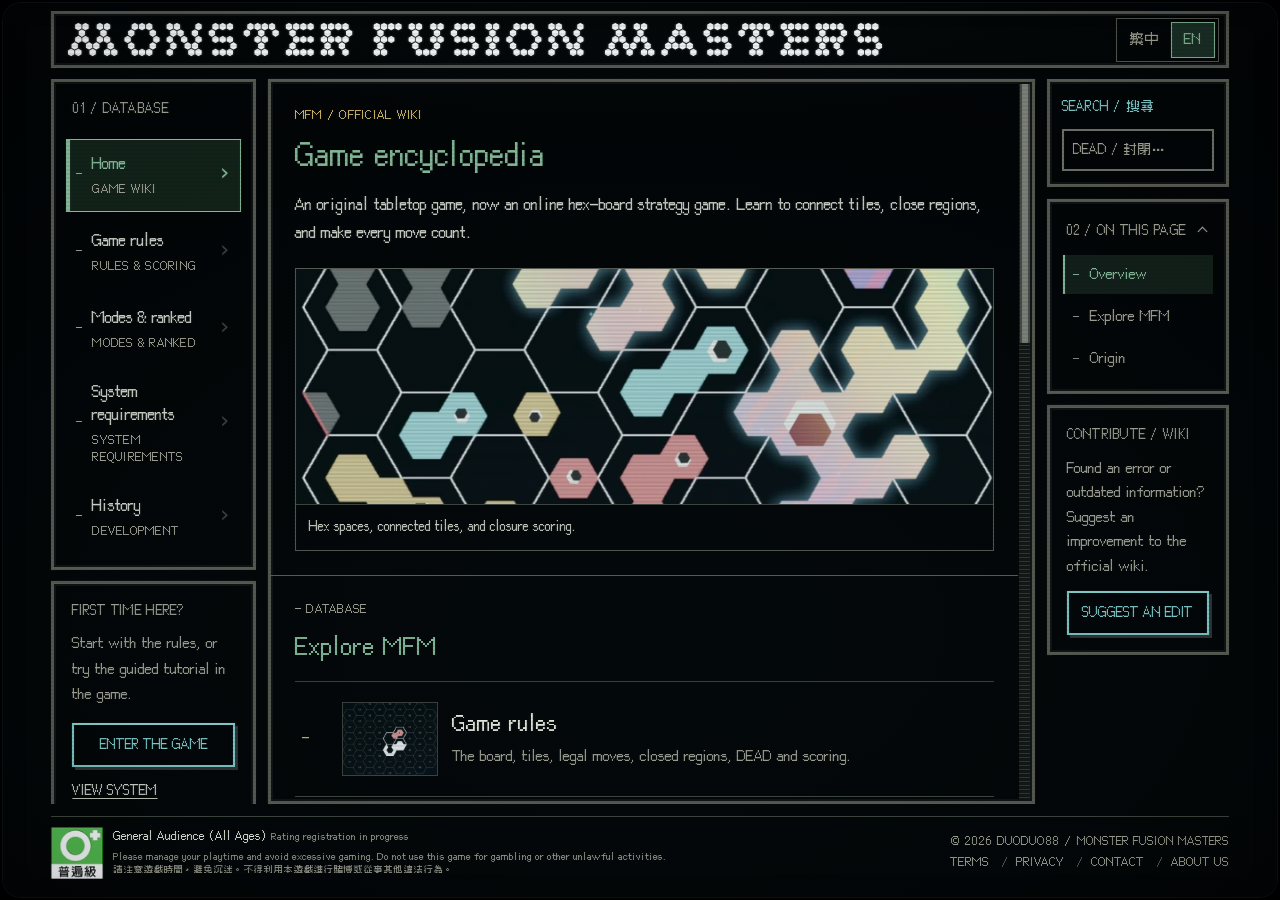
==== commit 8b150260: "fix: space rating notice and protect mark from scanlines" ====
--- a/docs/en/index.html
+++ b/docs/en/index.html
@@ -11,7 +11,7 @@
   <link rel="alternate" hreflang="zh-Hant" href="https://duoduo-88.github.io/monster-fusion-masters-showcase_MFM/">
   <link rel="alternate" hreflang="en" href="https://duoduo-88.github.io/monster-fusion-masters-showcase_MFM/en/index.html">
   <link rel="preload" href="../fonts/mfm-reading.ttf" as="font" type="font/ttf" crossorigin>
-  <link rel="stylesheet" href="../wiki.css?v=20261025-rating1">
+  <link rel="stylesheet" href="../wiki.css?v=20261026-rating-spacing">
   <script data-wiki-font-boot="1">
     (() => {
       "use strict";
@@ -100,6 +100,6 @@
       <button class="pixel-btn" type="button" data-mfm-launch-close>CLOSE</button>
     </div>
   </dialog>
-<script src="../crt-filter-v2.js?v=20261018-game-ui1"></script>
+<script src="../crt-filter-v2.js?v=20261026-rating-clear"></script>
 </body>
 </html>
--- a/docs/wiki.css
+++ b/docs/wiki.css
@@ -268,7 +268,7 @@
 .site-footer .rating-summary{display:flex;align-items:center;gap:10px;flex:1 1 270px;min-width:0}
 .site-footer .rating-symbol{display:block;flex:none;width:52px;height:52px;object-fit:contain}
 .site-footer .rating-copy{min-width:0;overflow-wrap:anywhere;font-size:10px;line-height:1.4}
-.site-footer .rating-title{color:var(--ink);font-size:11px;font-weight:600}
+.site-footer .rating-title{margin-bottom:6px;color:var(--ink);font-size:11px;font-weight:600}
 .site-footer .rating-pending{color:var(--muted);font-size:10px;font-weight:400}
 .site-footer .rating-warning{color:var(--muted)}
 .site-footer .rating-zh-notice{font-size:9px;color:var(--muted)}
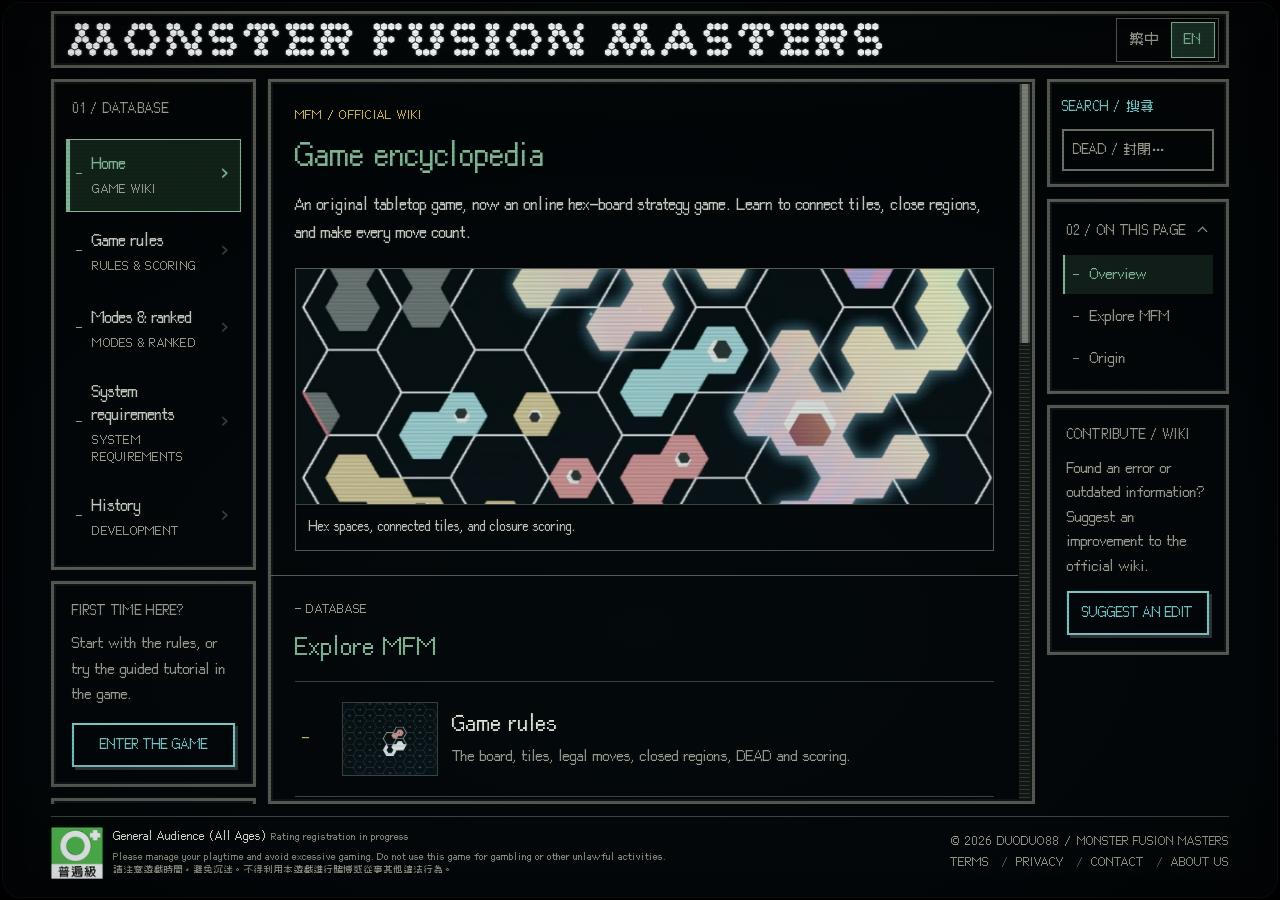
==== commit 2176858b: "chore(wiki): remove redundant sidebar requirements link" ====
--- a/docs/en/index.html
+++ b/docs/en/index.html
@@ -51,7 +51,7 @@
     <div class="layout">
       <aside class="left-rail">
         <nav class="site-nav frame" aria-label="Wiki navigation"><div class="panel-label">01 / DATABASE</div><a class="nav-link" href="./index.html" aria-current="page"><span class="nav-index">-</span><span>Home<small>GAME WIKI</small></span><span class="nav-arrow" aria-hidden="true">›</span></a><a class="nav-link" href="./rules.html"><span class="nav-index">-</span><span>Game rules<small>RULES & SCORING</small></span><span class="nav-arrow" aria-hidden="true">›</span></a><a class="nav-link" href="./modes.html"><span class="nav-index">-</span><span>Modes &amp; ranked<small>MODES & RANKED</small></span><span class="nav-arrow" aria-hidden="true">›</span></a><a class="nav-link" href="./requirements.html"><span class="nav-index">-</span><span>System requirements<small>SYSTEM REQUIREMENTS</small></span><span class="nav-arrow" aria-hidden="true">›</span></a><a class="nav-link" href="./history.html"><span class="nav-index">-</span><span>History<small>DEVELOPMENT</small></span><span class="nav-arrow" aria-hidden="true">›</span></a></nav>
-        <div class="rail-note frame"><span class="panel-label">FIRST TIME HERE?</span><p>Start with the rules, or try the guided tutorial in the game.</p><a class="pixel-btn cyan" data-mfm-launch href="https://mfm.monster-fusion-masters-online.workers.dev/" aria-haspopup="dialog">ENTER THE GAME</a><a class="requirements-link" href="./requirements.html">VIEW SYSTEM REQUIREMENTS</a></div>
+        <div class="rail-note frame"><span class="panel-label">FIRST TIME HERE?</span><p>Start with the rules, or try the guided tutorial in the game.</p><a class="pixel-btn cyan" data-mfm-launch href="https://mfm.monster-fusion-masters-online.workers.dev/" aria-haspopup="dialog">ENTER THE GAME</a></div>
         <div class="reference-card frame"><span class="panel-label">PUBLIC ARCHIVE</span><p>An original game, still evolving.</p><a href="https://github.com/duoduo-88/monster-fusion-masters-showcase_MFM">SHOWCASE</a><a href="./history.html#sources">SOURCES</a><a href="https://github.com/duoduo-88/monster-fusion-masters-showcase_MFM/releases/latest">DESKTOP DOWNLOAD</a></div>
       </aside>
       <main class="page frame wiki-scroll-rail" id="main-content" tabindex="-1">
--- a/docs/wiki.css
+++ b/docs/wiki.css
@@ -102,7 +102,7 @@
 .mfm-launch-copy{font-family:var(--font);font-size:16px;line-height:1.45}
 .mfm-launch-copy p{color:#b9b6a4}
 .mfm-launch-actions{display:grid;grid-template-columns:repeat(auto-fit,minmax(min(100%,13rem),1fr));gap:12px;margin-top:20px}
-.mfm-launch-actions .pixel-btn{min-width:0;text-align:center;overflow-wrap:anywhere}
+.mfm-launch-actions .pixel-btn{min-width:0;text-align:center;overflow-wrap:anywhere;font-family:var(--font)}
 .mfm-launch-dialog .pixel-btn:focus-visible{outline:0;border-color:#e2e5d9;filter:brightness(1.5);box-shadow:3px 3px #303228,0 0 9px rgba(235,238,226,.42)}
 .layout{display:grid;grid-template-columns:228px minmax(0,1fr) 206px;align-items:stretch;gap:var(--wiki-frame-gap);margin-top:var(--wiki-frame-gap);flex:1 1 auto;min-height:0}
 .left-rail,.right-rail{display:grid;align-content:start;gap:var(--wiki-frame-gap);min-width:0;min-height:0;overflow-x:hidden;overflow-y:auto;scrollbar-width:none;scrollbar-gutter:auto}
@@ -194,7 +194,6 @@
 .rail-note{padding:17px 18px}
 .rail-note p{font-size:14px;line-height:1.8;margin:11px 0 16px;color:var(--muted)}
 .rail-note .pixel-btn{display:flex;padding:8px;font-size:13px;gap:8px}
-.rail-note .requirements-link{display:block;margin-top:12px;font-size:13px;color:var(--copy)}
 .page{min-width:0;min-height:0;overflow-x:hidden;overflow-y:auto;scrollbar-gutter:stable;scroll-padding-top:18px;container:wiki-article / inline-size}
 .page:focus{outline:none}
 .hero{padding:27px 28px 26px}
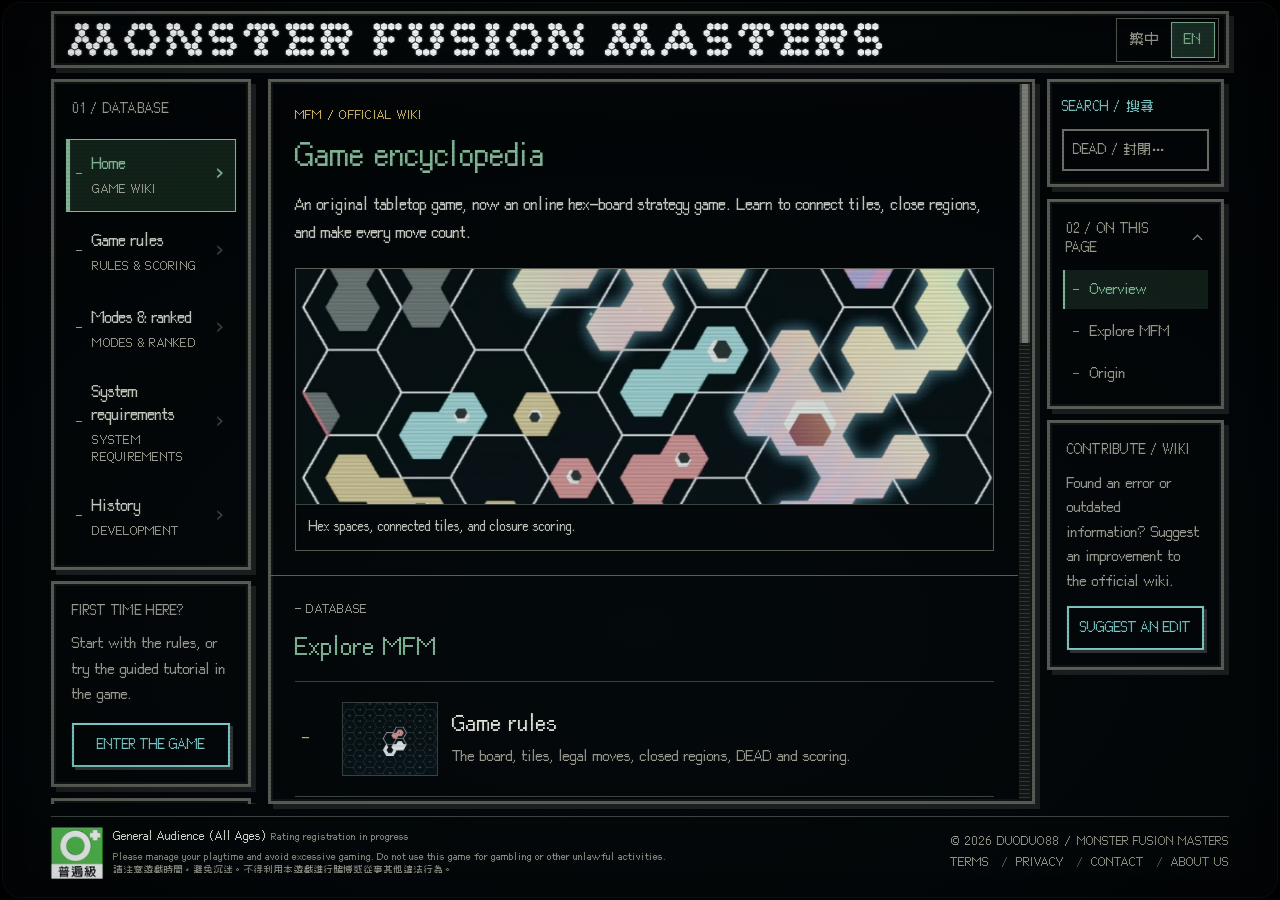
==== commit df7507ee: "fix: point official game links at monsterfusionmasters.com" ====
--- a/docs/en/index.html
+++ b/docs/en/index.html
@@ -51,7 +51,7 @@
     <div class="layout">
       <aside class="left-rail">
         <nav class="site-nav frame" aria-label="Wiki navigation"><div class="panel-label">01 / DATABASE</div><a class="nav-link" href="./index.html" aria-current="page"><span class="nav-index">-</span><span>Home<small>GAME WIKI</small></span><span class="nav-arrow" aria-hidden="true">›</span></a><a class="nav-link" href="./rules.html"><span class="nav-index">-</span><span>Game rules<small>RULES & SCORING</small></span><span class="nav-arrow" aria-hidden="true">›</span></a><a class="nav-link" href="./modes.html"><span class="nav-index">-</span><span>Modes &amp; ranked<small>MODES & RANKED</small></span><span class="nav-arrow" aria-hidden="true">›</span></a><a class="nav-link" href="./requirements.html"><span class="nav-index">-</span><span>System requirements<small>SYSTEM REQUIREMENTS</small></span><span class="nav-arrow" aria-hidden="true">›</span></a><a class="nav-link" href="./history.html"><span class="nav-index">-</span><span>History<small>DEVELOPMENT</small></span><span class="nav-arrow" aria-hidden="true">›</span></a></nav>
-        <div class="rail-note frame"><span class="panel-label">FIRST TIME HERE?</span><p>Start with the rules, or try the guided tutorial in the game.</p><a class="pixel-btn cyan" data-mfm-launch href="https://mfm.monster-fusion-masters-online.workers.dev/" aria-haspopup="dialog">ENTER THE GAME</a></div>
+        <div class="rail-note frame"><span class="panel-label">FIRST TIME HERE?</span><p>Start with the rules, or try the guided tutorial in the game.</p><a class="pixel-btn cyan" data-mfm-launch href="https://monsterfusionmasters.com/" aria-haspopup="dialog">ENTER THE GAME</a></div>
         <div class="reference-card frame"><span class="panel-label">PUBLIC ARCHIVE</span><p>An original game, still evolving.</p><a href="https://github.com/duoduo-88/monster-fusion-masters-showcase_MFM">SHOWCASE</a><a href="./history.html#sources">SOURCES</a><a href="https://github.com/duoduo-88/monster-fusion-masters-showcase_MFM/releases/latest">DESKTOP DOWNLOAD</a></div>
       </aside>
       <main class="page frame wiki-scroll-rail" id="main-content" tabindex="-1">
@@ -89,14 +89,14 @@
         <section class="reference-card frame wiki-contribution" aria-label="Suggest a wiki edit"><span class="panel-label">CONTRIBUTE / WIKI</span><p>Found an error or outdated information? Suggest an improvement to the official wiki.</p><a class="pixel-btn cyan" href="https://github.com/duoduo-88/monster-fusion-masters-showcase_MFM/issues/new?template=wiki-suggestion.yml" target="_blank" rel="noopener noreferrer">SUGGEST AN EDIT</a></section>
       </aside>
     </div>
-    <footer class="site-footer"><div class="rating-summary" aria-label="Taiwan game rating"><img class="rating-symbol" src="../assets/rating-general.webp" alt="General Audience rating (Taiwan)" width="52" height="52"><div class="rating-copy"><div class="rating-title">General Audience (All Ages) <span class="rating-pending">Rating registration in progress</span></div><div class="rating-warning">Please manage your playtime and avoid excessive gaming. Do not use this game for gambling or other unlawful activities.</div><div class="rating-warning rating-zh-notice" lang="zh-Hant">請注意遊戲時間，避免沉迷。不得利用本遊戲進行賭博或從事其他違法行為。</div></div></div><div class="footer-meta"><div class="footer-copyright" aria-label="© 2026 DUODUO88 / MONSTER FUSION MASTERS"><span>© 2026</span><span>DUODUO88</span><span>/</span><span>MONSTER FUSION MASTERS</span></div><nav class="footer-nav" aria-label="Legal and information"><a href="https://mfm.monster-fusion-masters-online.workers.dev/terms?from=wiki&amp;lang=en">TERMS</a><a href="https://mfm.monster-fusion-masters-online.workers.dev/privacy?from=wiki&amp;lang=en">PRIVACY</a><a href="https://github.com/duoduo-88/monster-fusion-masters-showcase_MFM/issues/new/choose" target="_blank" rel="noopener noreferrer">CONTACT</a><a href="./about.html">ABOUT US</a></nav></div></footer>
+    <footer class="site-footer"><div class="rating-summary" aria-label="Taiwan game rating"><img class="rating-symbol" src="../assets/rating-general.webp" alt="General Audience rating (Taiwan)" width="52" height="52"><div class="rating-copy"><div class="rating-title">General Audience (All Ages) <span class="rating-pending">Rating registration in progress</span></div><div class="rating-warning">Please manage your playtime and avoid excessive gaming. Do not use this game for gambling or other unlawful activities.</div><div class="rating-warning rating-zh-notice" lang="zh-Hant">請注意遊戲時間，避免沉迷。不得利用本遊戲進行賭博或從事其他違法行為。</div></div></div><div class="footer-meta"><div class="footer-copyright" aria-label="© 2026 DUODUO88 / MONSTER FUSION MASTERS"><span>© 2026</span><span>DUODUO88</span><span>/</span><span>MONSTER FUSION MASTERS</span></div><nav class="footer-nav" aria-label="Legal and information"><a href="https://monsterfusionmasters.com/terms?from=wiki&amp;lang=en">TERMS</a><a href="https://monsterfusionmasters.com/privacy?from=wiki&amp;lang=en">PRIVACY</a><a href="https://github.com/duoduo-88/monster-fusion-masters-showcase_MFM/issues/new/choose" target="_blank" rel="noopener noreferrer">CONTACT</a><a href="./about.html">ABOUT US</a></nav></div></footer>
   </div>
   <dialog class="mfm-launch-dialog" id="mfm-launch-dialog" aria-labelledby="mfm-launch-title" aria-describedby="mfm-launch-copy">
     <h2 id="mfm-launch-title">LAUNCH MFM DESKTOP</h2>
     <div class="mfm-launch-copy" id="mfm-launch-copy"><p>Trying to open MFM Desktop.</p><p>If the game does not launch, you can download the desktop version or play in your browser.</p></div>
     <div class="mfm-launch-actions">
       <a class="pixel-btn" href="https://github.com/duoduo-88/monster-fusion-masters-showcase_MFM/releases/latest" target="_blank" rel="noopener noreferrer" autofocus>DOWNLOAD DESKTOP</a>
-      <a class="pixel-btn" href="https://mfm.monster-fusion-masters-online.workers.dev/">PLAY IN BROWSER</a>
+      <a class="pixel-btn" href="https://monsterfusionmasters.com/">PLAY IN BROWSER</a>
       <button class="pixel-btn" type="button" data-mfm-launch-close>CLOSE</button>
     </div>
   </dialog>
--- a/docs/wiki.css
+++ b/docs/wiki.css
@@ -3,7 +3,7 @@
 @font-face{font-family:"MFM Pixel";src:url("./fonts/BoutiqueBitmap9x9_1.93.ttf") format("truetype");font-weight:400;font-style:normal;font-display:swap}
 /* Static presentation tokens from the game's competitive-rule.html and
    desktop-layout.css. Keep the Wiki independent of the private game runtime. */
-:root{color-scheme:dark;--bg:#000;--panel:#000;--ink:#f1eedc;--copy:#c4c4b6;--muted:#8d8a7b;--line:#45453c;--soft:#2c302a;--accent:#72aa83;--game-accent:var(--accent);--gold:#c8a951;--cyan:#6cbebc;--font:"Cubic 11",monospace;--wiki-frame-width:min(100vw,calc(100dvh * 4 / 3));--wiki-frame-height:calc(var(--wiki-frame-width) * 3 / 4);--wiki-frame-pad:clamp(8px,calc(var(--wiki-frame-width) * .0095),14px);--wiki-frame-gap:var(--wiki-frame-pad);--wiki-header-height:clamp(54px,calc(var(--wiki-frame-height) * .0625),72px);--mfm-scroll-size:12px;--mfm-scroll-rail-width:12px;--mfm-scroll-content-gutter:14px;--mfm-scroll-track:#0b0d0a;--mfm-scroll-track-line:#242720;--mfm-scroll-thumb:#666960;--mfm-scroll-thumb-edge:#353831;--mfm-scroll-hover:#8b7a42;--mfm-scroll-active:#4f6f59}
+:root{color-scheme:dark;--bg:#000;--panel:#000;--ink:#f1eedc;--copy:#c4c4b6;--muted:#8d8a7b;--line:#48483f;--soft:#2c302a;--accent:#72aa83;--game-accent:var(--accent);--gold:#c8a951;--cyan:#6cbebc;--font:"Cubic 11",monospace;--wiki-frame-width:min(100vw,calc(100dvh * 4 / 3));--wiki-frame-height:calc(var(--wiki-frame-width) * 3 / 4);--wiki-frame-pad:clamp(8px,calc(var(--wiki-frame-width) * .0095),14px);--wiki-frame-gap:var(--wiki-frame-pad);--wiki-header-height:clamp(54px,calc(var(--wiki-frame-height) * .0625),72px);--mfm-scroll-size:12px;--mfm-scroll-rail-width:12px;--mfm-scroll-content-gutter:14px;--mfm-scroll-track:#0b0d0a;--mfm-scroll-track-line:#242720;--mfm-scroll-thumb:#666960;--mfm-scroll-thumb-edge:#353831;--mfm-scroll-hover:#8b7a42;--mfm-scroll-active:#4f6f59;--mfm-frame-shadow:5px 5px 0 #111,inset 0 0 0 2px #090909}
 *{box-sizing:border-box}
 html{scroll-padding-top:110px}
 html.wiki-fonts-loading body{visibility:hidden}
@@ -64,7 +64,7 @@
 li+li{margin-top:9px}
 ::selection{background:#244735;color:#fff}
 .site-shell{width:var(--wiki-frame-width);aspect-ratio:4/3;margin:0 auto;padding:var(--wiki-frame-pad);display:flex;flex-direction:column;overflow:hidden;container:wiki-frame / inline-size}
-.frame{border:3px solid var(--line);background:var(--panel);box-shadow:5px 5px 0 #000,inset 0 0 0 2px #090909,0 0 2px rgba(220,235,220,.09)}
+.frame{border:3px solid var(--line);background:var(--panel);box-shadow:var(--mfm-frame-shadow)}
 .site-head{position:relative;z-index:10;flex:none;height:var(--wiki-header-height);min-height:var(--wiki-header-height);display:flex;align-items:center;justify-content:space-between;gap:16px;padding:7px 7px 7px 14px}
 .site-head::before{content:"";position:absolute;top:-15px;left:-3px;right:-3px;height:12px;background:var(--bg)}
 .brand{display:flex;align-items:center;gap:22px;min-width:0;color:var(--ink);text-decoration:none}
@@ -94,7 +94,7 @@
   margin:auto;padding:clamp(16px,4vw,24px);border:3px solid #777b72;border-radius:0;
   overflow:auto;scrollbar-gutter:stable;color:#e9e6d6;font-family:"MFM Pixel",monospace;
   background:radial-gradient(ellipse 80% 54% at 50% 26%,rgba(108,190,188,.13),transparent 68%),radial-gradient(ellipse 100% 90% at 50% 50%,transparent 54%,rgba(0,0,0,.74) 100%),repeating-linear-gradient(180deg,rgba(255,255,255,.015) 0 1px,transparent 1px 4px),#050605;
-  box-shadow:0 0 0 2px #050505,0 18px 60px #000,inset 0 0 0 2px #090909,inset 0 0 42px rgba(108,190,188,.035);
+  box-shadow:var(--mfm-frame-shadow),inset 0 0 42px rgba(108,190,188,.035);
 }
 .mfm-launch-dialog[data-animating]::after{content:"";position:absolute;pointer-events:none;border:2px solid #777b72;inset:max(0px,calc(var(--launch-frame-y) - 3px)) max(0px,calc(var(--launch-frame-x) - 3px));z-index:1}
 .mfm-launch-dialog::backdrop{background:radial-gradient(ellipse at 50% 42%,rgba(108,190,188,.08),transparent 48%),rgba(0,0,0,.82)}
@@ -105,7 +105,7 @@
 .mfm-launch-actions .pixel-btn{min-width:0;text-align:center;overflow-wrap:anywhere;font-family:var(--font)}
 .mfm-launch-dialog .pixel-btn:focus-visible{outline:0;border-color:#e2e5d9;filter:brightness(1.5);box-shadow:3px 3px #303228,0 0 9px rgba(235,238,226,.42)}
 .layout{display:grid;grid-template-columns:228px minmax(0,1fr) 206px;align-items:stretch;gap:var(--wiki-frame-gap);margin-top:var(--wiki-frame-gap);flex:1 1 auto;min-height:0}
-.left-rail,.right-rail{display:grid;align-content:start;gap:var(--wiki-frame-gap);min-width:0;min-height:0;overflow-x:hidden;overflow-y:auto;scrollbar-width:none;scrollbar-gutter:auto}
+.left-rail,.right-rail{display:grid;grid-auto-rows:max-content;align-content:start;gap:var(--wiki-frame-gap);min-width:0;min-height:0;overflow-x:hidden;overflow-y:auto;scrollbar-width:none;scrollbar-gutter:auto;padding:0 5px 5px 0}
 :is(.left-rail,.right-rail)::-webkit-scrollbar{display:none;width:0;height:0}
 /* Scrollbar palette and geometry mirror the game's retro-scrollbar.css.
    The article reserves its game rail in HTML; tables keep native scrollbar styling. */
@@ -289,7 +289,7 @@
 @media(min-width:761px){
   @container wiki-frame (max-width:1000px){.layout{grid-template-columns:176px minmax(0,1fr);grid-template-rows:minmax(0,1fr) auto}.left-rail{grid-column:1;grid-row:1;overflow-y:auto}.right-rail{grid-column:1;grid-row:2;overflow-y:auto;max-height:40dvh}.page{grid-column:2;grid-row:1 / span 2}.toc{font-size:13px}.contents-panel{padding:12px}.nav-link{font-size:15px;gap:8px}.nav-link small{font-size:12px}.rail-note{padding:15px 13px}.rail-note .pixel-btn{font-size:12px}}
 }
-@media(max-width:760px){html{scroll-padding-top:160px}.site-shell{width:calc(100% - 24px);height:auto;aspect-ratio:auto;margin-top:12px;padding:0;display:block;overflow:visible}.site-head{position:sticky;top:9px;height:auto;min-height:0;padding:14px;gap:15px;flex-wrap:wrap}.brand{width:100%;justify-content:space-between;gap:15px}.brand img{width:calc(100% - 80px);max-width:660px}.brand-tag{display:block;font-size:12px;padding-left:13px;line-height:1.4}.head-actions{width:100%;justify-content:flex-end}.language-switch a{min-height:37px;min-width:48px}.layout{display:flex;flex-direction:column;gap:13px;margin-top:13px;flex:none;min-height:auto}.left-rail,.right-rail{width:100%;display:grid;gap:13px;max-height:none;overflow:visible}.left-rail{order:1}.right-rail{order:2}.page{order:3;width:100%;min-height:auto;overflow:visible;scrollbar-gutter:auto}.site-nav{display:grid;grid-template-columns:repeat(3,minmax(0,1fr));gap:3px;padding:8px}.site-nav>.panel-label{display:none}.nav-link{min-height:53px;justify-content:center;gap:0;padding:7px 3px;margin:0;font-size:14px;text-align:center}.nav-link small,.nav-index,.nav-arrow{display:none}.nav-link[aria-current="page"]{box-shadow:inset 0 -2px var(--game-accent)}.contents-panel{padding:11px 13px}.contents-panel summary{min-height:26px}.toc{display:grid;grid-template-columns:repeat(2,minmax(0,1fr));gap:0}.toc li+li{margin:0}.hero,.section{padding:22px}.hero h1{font-size:27px}.hero p{font-size:16px;line-height:1.9}.game-figure{margin:0 22px 22px}.hero-actions{gap:17px}.game-preview{aspect-ratio:4/3}.game-preview img{object-fit:contain}.entry{gap:11px;grid-template-columns:22px minmax(0,1fr);padding-top:18px;padding-bottom:18px}.entry h3{font-size:20px}.site-footer{font-size:12px;gap:7px;margin-top:20px}.data-table{font-size:14px}.data-table th,.data-table td{padding:9px 8px}.mode-card{padding:15px}.card-grid{gap:10px}}
+@media(max-width:760px){html{scroll-padding-top:160px}.site-shell{width:calc(100% - 24px);height:auto;aspect-ratio:auto;margin-top:12px;padding:0;display:block;overflow:visible}.site-head{position:sticky;top:9px;height:auto;min-height:0;padding:14px;gap:15px;flex-wrap:wrap}.brand{width:100%;justify-content:space-between;gap:15px}.brand img{width:calc(100% - 80px);max-width:660px}.brand-tag{display:block;font-size:12px;padding-left:13px;line-height:1.4}.head-actions{width:100%;justify-content:flex-end}.language-switch a{min-height:37px;min-width:48px}.layout{display:flex;flex-direction:column;gap:13px;margin-top:13px;flex:none;min-height:auto}.left-rail,.right-rail{width:100%;display:grid;gap:13px;max-height:none;overflow:visible;padding:0}.left-rail{order:1}.right-rail{order:2}.page{order:3;width:100%;min-height:auto;overflow:visible;scrollbar-gutter:auto}.site-nav{display:grid;grid-template-columns:repeat(3,minmax(0,1fr));gap:3px;padding:8px}.site-nav>.panel-label{display:none}.nav-link{min-height:53px;justify-content:center;gap:0;padding:7px 3px;margin:0;font-size:14px;text-align:center}.nav-link small,.nav-index,.nav-arrow{display:none}.nav-link[aria-current="page"]{box-shadow:inset 0 -2px var(--game-accent)}.contents-panel{padding:11px 13px}.contents-panel summary{min-height:26px}.toc{display:grid;grid-template-columns:repeat(2,minmax(0,1fr));gap:0}.toc li+li{margin:0}.hero,.section{padding:22px}.hero h1{font-size:27px}.hero p{font-size:16px;line-height:1.9}.game-figure{margin:0 22px 22px}.hero-actions{gap:17px}.game-preview{aspect-ratio:4/3}.game-preview img{object-fit:contain}.entry{gap:11px;grid-template-columns:22px minmax(0,1fr);padding-top:18px;padding-bottom:18px}.entry h3{font-size:20px}.site-footer{font-size:12px;gap:7px;margin-top:20px}.data-table{font-size:14px}.data-table th,.data-table td{padding:9px 8px}.mode-card{padding:15px}.card-grid{gap:10px}}
 @media(max-width:420px){.site-shell{width:calc(100% - 18px);margin-top:9px}.site-head{padding:12px}.brand{gap:9px}.brand img{width:100%}.brand-tag{display:none}.nav-link{font-size:12px}.hero,.section{padding:19px}.game-figure{margin:0 19px 19px}.hero-actions{gap:14px}.hero-actions .pixel-btn{font-size:14px}.text-link{font-size:13px}.figure-label{font-size:12px;padding:8px 9px}.demo-label{font-size:12px}.entry p{font-size:13px}.card-grid{grid-template-columns:1fr}.version-note{font-size:12px!important}.footer-divider{padding:0 4px}}
 @media(prefers-reduced-motion:reduce){html{scroll-behavior:auto}}
 
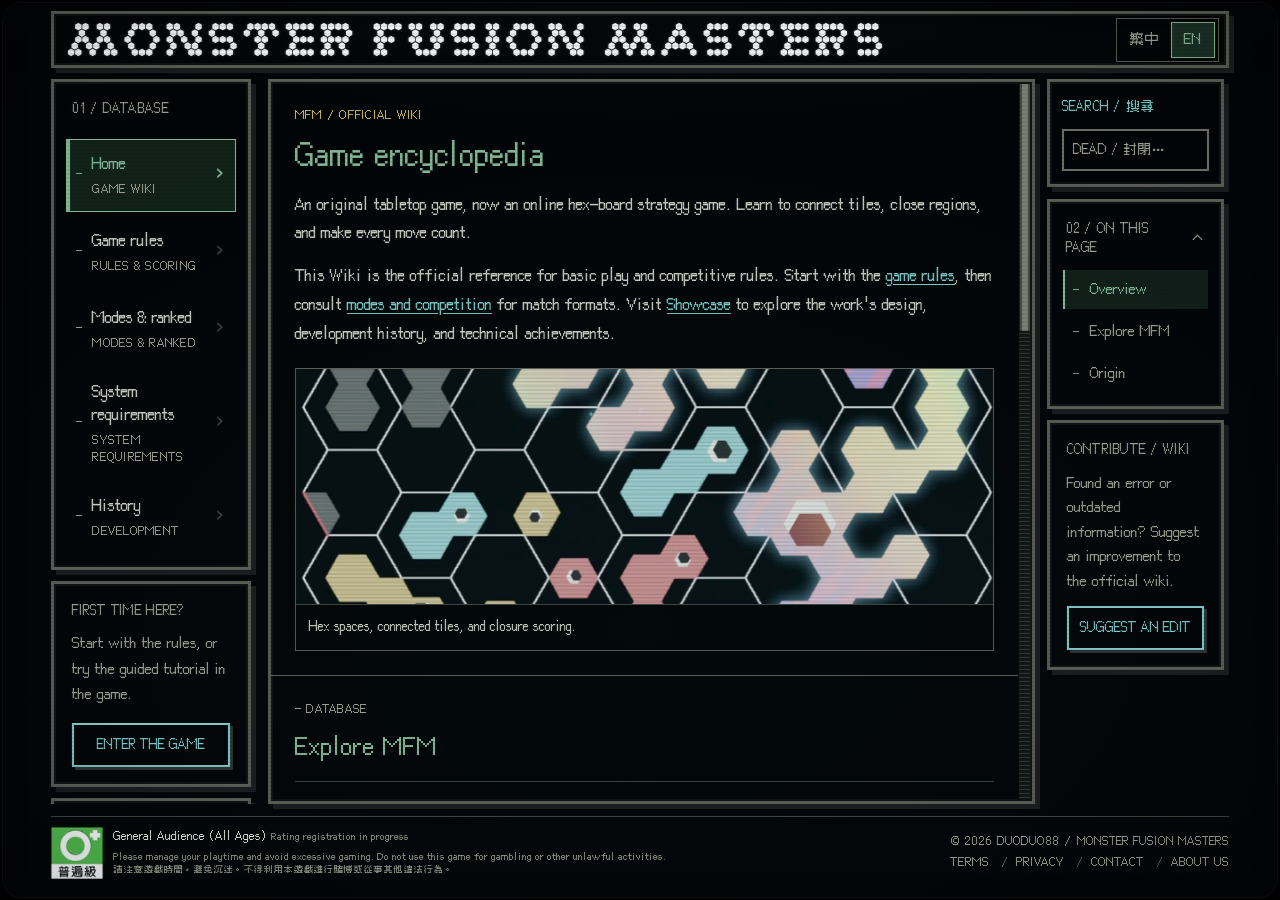
==== commit 2737541a: "docs: separate Wiki rules from Showcase development references" ====
--- a/docs/en/index.html
+++ b/docs/en/index.html
@@ -59,6 +59,7 @@
   <span class="eyebrow">MFM / OFFICIAL WIKI</span>
   <h1>Game encyclopedia</h1>
   <p>An original tabletop game, now an online hex-board strategy game. Learn to connect tiles, close regions, and make every move count.</p>
+  <p>This Wiki is the official reference for basic play and competitive rules. Start with the <a href="./rules.html">game rules</a>, then consult <a href="./modes.html">modes and competition</a> for match formats. Visit <a href="https://github.com/duoduo-88/monster-fusion-masters-showcase_MFM">Showcase</a> to explore the work's design, development history, and technical achievements.</p>
 
 <figure class="guide-figure intro-visual wiki-cover"><img class="" src="../assets/media/board-colors.webp" alt="Monster Fusion Masters colorful hex-board cover" width="784" height="850" loading="eager" fetchpriority="high" decoding="async"><figcaption>Hex spaces, connected tiles, and closure scoring.</figcaption></figure>
 </section>
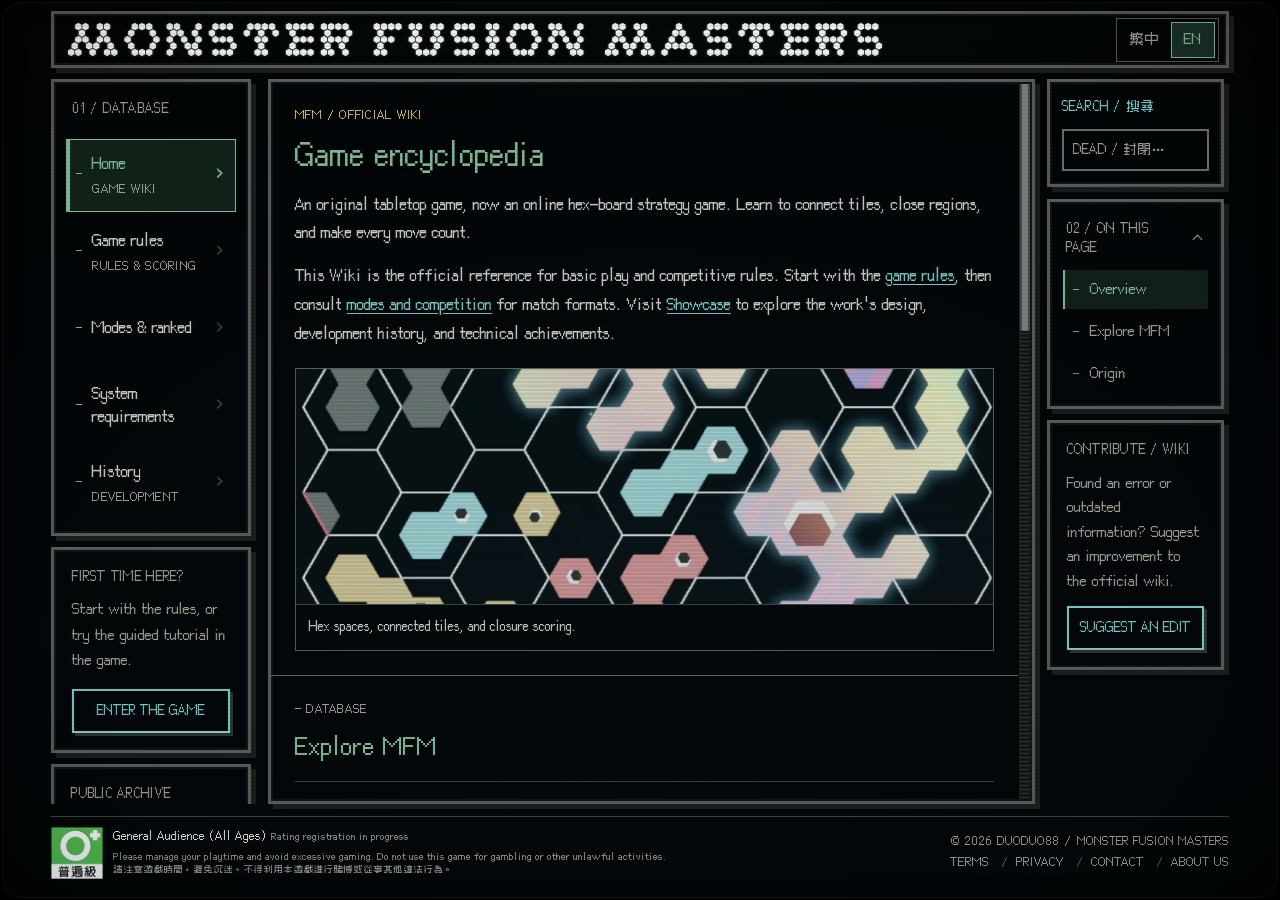
==== commit 8b6a4f92: "fix(wiki): remove redundant English heading captions" ====
--- a/docs/en/index.html
+++ b/docs/en/index.html
@@ -50,7 +50,7 @@
     </header>
     <div class="layout">
       <aside class="left-rail">
-        <nav class="site-nav frame" aria-label="Wiki navigation"><div class="panel-label">01 / DATABASE</div><a class="nav-link" href="./index.html" aria-current="page"><span class="nav-index">-</span><span>Home<small>GAME WIKI</small></span><span class="nav-arrow" aria-hidden="true">›</span></a><a class="nav-link" href="./rules.html"><span class="nav-index">-</span><span>Game rules<small>RULES & SCORING</small></span><span class="nav-arrow" aria-hidden="true">›</span></a><a class="nav-link" href="./modes.html"><span class="nav-index">-</span><span>Modes &amp; ranked<small>MODES & RANKED</small></span><span class="nav-arrow" aria-hidden="true">›</span></a><a class="nav-link" href="./requirements.html"><span class="nav-index">-</span><span>System requirements<small>SYSTEM REQUIREMENTS</small></span><span class="nav-arrow" aria-hidden="true">›</span></a><a class="nav-link" href="./history.html"><span class="nav-index">-</span><span>History<small>DEVELOPMENT</small></span><span class="nav-arrow" aria-hidden="true">›</span></a></nav>
+        <nav class="site-nav frame" aria-label="Wiki navigation"><div class="panel-label">01 / DATABASE</div><a class="nav-link" href="./index.html" aria-current="page"><span class="nav-index">-</span><span>Home<small>GAME WIKI</small></span><span class="nav-arrow" aria-hidden="true">›</span></a><a class="nav-link" href="./rules.html"><span class="nav-index">-</span><span>Game rules<small>RULES & SCORING</small></span><span class="nav-arrow" aria-hidden="true">›</span></a><a class="nav-link" href="./modes.html"><span class="nav-index">-</span><span>Modes &amp; ranked</span><span class="nav-arrow" aria-hidden="true">›</span></a><a class="nav-link" href="./requirements.html"><span class="nav-index">-</span><span>System requirements</span><span class="nav-arrow" aria-hidden="true">›</span></a><a class="nav-link" href="./history.html"><span class="nav-index">-</span><span>History<small>DEVELOPMENT</small></span><span class="nav-arrow" aria-hidden="true">›</span></a></nav>
         <div class="rail-note frame"><span class="panel-label">FIRST TIME HERE?</span><p>Start with the rules, or try the guided tutorial in the game.</p><a class="pixel-btn cyan" data-mfm-launch href="https://monsterfusionmasters.com/" aria-haspopup="dialog">ENTER THE GAME</a></div>
         <div class="reference-card frame"><span class="panel-label">PUBLIC ARCHIVE</span><p>An original game, still evolving.</p><a href="https://github.com/duoduo-88/monster-fusion-masters-showcase_MFM">SHOWCASE</a><a href="./history.html#sources">SOURCES</a><a href="https://github.com/duoduo-88/monster-fusion-masters-showcase_MFM/releases/latest">DESKTOP DOWNLOAD</a></div>
       </aside>
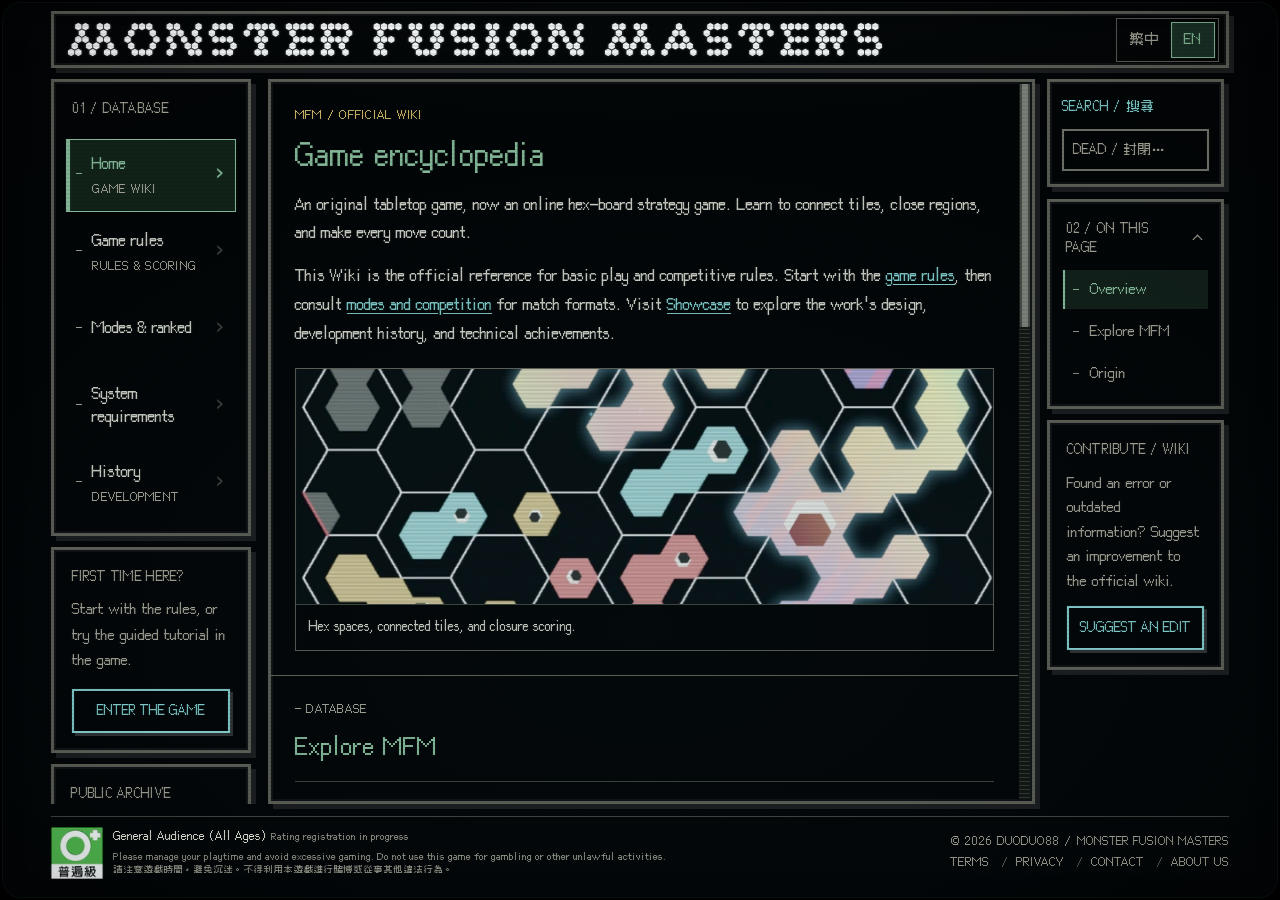
==== commit c28d5cf9: "docs(wiki): add bilingual Color Lab walkthrough" ====
--- a/docs/en/index.html
+++ b/docs/en/index.html
@@ -32,7 +32,7 @@
   <script src="../wiki-navigation.js?v=20261025-requirements1" defer></script>
   <script src="../wiki.js?v=20261018-partial1" defer></script>
   <script src="../wiki-media.js?v=20261018-partial1" defer></script>
-  <script src="../wiki-search-index.js?v=20261016-cover1" defer></script>
+  <script src="../wiki-search-index.js?v=20261102-color-lab" defer></script>
   <script src="../wiki-search.js?v=20261018-partial1" defer></script>
 </head>
 <body>
@@ -71,7 +71,7 @@
     <a class="entry" href="./modes.html"><span class="entry-number">-</span><span class="entry-thumb"><img class="" src="../assets/media/lobby-room-list.webp" alt="Game detail" width="975" height="694" loading="lazy" decoding="async"></span><span><h3>Modes &amp; competition</h3><p>Custom rooms, AI, Ranked, RTG, seasons, spectating and replays.</p></span></a>
     <a class="entry" href="./history.html"><span class="entry-number">-</span><span class="entry-thumb"><img class="" src="../assets/media/board-colors.webp" alt="Game detail" width="784" height="850" loading="lazy" decoding="async"></span><span><h3>Development history</h3><p>From the original 3D-printable board game to online multiplayer.</p></span></a>
   </div>
-<div class="rank-preview"><div class="visual-heading"><h3>From Bronze to Master</h3></div><div class="rank-strip"><a class="rank-mini" href="./modes.html#ranked"><img class="" src="../assets/media/rank-bronze.webp" data-animation="../assets/media/rank-bronze.animated.webp" data-still="../assets/media/rank-bronze.webp" alt="Bronze" width="224" height="224" loading="lazy" decoding="async"><span>Bronze</span></a><a class="rank-mini" href="./modes.html#ranked"><img class="" src="../assets/media/rank-silver.webp" data-animation="../assets/media/rank-silver.animated.webp" data-still="../assets/media/rank-silver.webp" alt="Silver" width="224" height="224" loading="lazy" decoding="async"><span>Silver</span></a><a class="rank-mini" href="./modes.html#ranked"><img class="" src="../assets/media/rank-gold.webp" data-animation="../assets/media/rank-gold.animated.webp" data-still="../assets/media/rank-gold.webp" alt="Gold" width="224" height="224" loading="lazy" decoding="async"><span>Gold</span></a><a class="rank-mini" href="./modes.html#ranked"><img class="" src="../assets/media/rank-platinum.webp" data-animation="../assets/media/rank-platinum.animated.webp" data-still="../assets/media/rank-platinum.webp" alt="Platinum" width="224" height="224" loading="lazy" decoding="async"><span>Platinum</span></a><a class="rank-mini" href="./modes.html#ranked"><img class="" src="../assets/media/rank-diamond.webp" data-animation="../assets/media/rank-diamond.animated.webp" data-still="../assets/media/rank-diamond.webp" alt="Diamond" width="224" height="224" loading="lazy" decoding="async"><span>Diamond</span></a><a class="rank-mini" href="./modes.html#ranked"><img class="" src="../assets/media/rank-master.webp" data-animation="../assets/media/rank-master.animated.webp" data-still="../assets/media/rank-master.webp" alt="Master" width="224" height="224" loading="lazy" decoding="async"><span>Master</span></a></div><a class="text-link" href="./modes.html#ranked">See tiers & rating requirements →</a></div></section>
+<p><a class="text-link" href="./modes.html#color-lab">Color Lab guide: design and apply your tile colors →</a></p><div class="rank-preview"><div class="visual-heading"><h3>From Bronze to Master</h3></div><div class="rank-strip"><a class="rank-mini" href="./modes.html#ranked"><img class="" src="../assets/media/rank-bronze.webp" data-animation="../assets/media/rank-bronze.animated.webp" data-still="../assets/media/rank-bronze.webp" alt="Bronze" width="224" height="224" loading="lazy" decoding="async"><span>Bronze</span></a><a class="rank-mini" href="./modes.html#ranked"><img class="" src="../assets/media/rank-silver.webp" data-animation="../assets/media/rank-silver.animated.webp" data-still="../assets/media/rank-silver.webp" alt="Silver" width="224" height="224" loading="lazy" decoding="async"><span>Silver</span></a><a class="rank-mini" href="./modes.html#ranked"><img class="" src="../assets/media/rank-gold.webp" data-animation="../assets/media/rank-gold.animated.webp" data-still="../assets/media/rank-gold.webp" alt="Gold" width="224" height="224" loading="lazy" decoding="async"><span>Gold</span></a><a class="rank-mini" href="./modes.html#ranked"><img class="" src="../assets/media/rank-platinum.webp" data-animation="../assets/media/rank-platinum.animated.webp" data-still="../assets/media/rank-platinum.webp" alt="Platinum" width="224" height="224" loading="lazy" decoding="async"><span>Platinum</span></a><a class="rank-mini" href="./modes.html#ranked"><img class="" src="../assets/media/rank-diamond.webp" data-animation="../assets/media/rank-diamond.animated.webp" data-still="../assets/media/rank-diamond.webp" alt="Diamond" width="224" height="224" loading="lazy" decoding="async"><span>Diamond</span></a><a class="rank-mini" href="./modes.html#ranked"><img class="" src="../assets/media/rank-master.webp" data-animation="../assets/media/rank-master.animated.webp" data-still="../assets/media/rank-master.webp" alt="Master" width="224" height="224" loading="lazy" decoding="async"><span>Master</span></a></div><a class="text-link" href="./modes.html#ranked">See tiers & rating requirements →</a></div></section>
 <section class="section" id="origin"><span class="eyebrow">- ORIGIN</span><h2>A board game came first</h2><p>MFM's board, rules, tiles, scoring and balance originated in the creator's physical tabletop game. The 3D-printable edition was published in 2020. Years later, Codex helped turn the existing design into software. Gameplay and design decisions remain with the original creator.</p><p><a href="https://www.printables.com/model/35556-monster-fusion-masters-v1board-game">See the original 2020 edition</a></p><figure class="guide-figure"><img src="../assets/media/original-tabletop-2020.webp" alt="The original Monster Fusion Masters V1 physical 3D-printed board game with orange and black tiles." width="320" height="213" loading="lazy" decoding="async"><figcaption>The original Monster Fusion Masters V1 3D-printed tabletop game (2020).</figcaption></figure></section>
 
 </main>
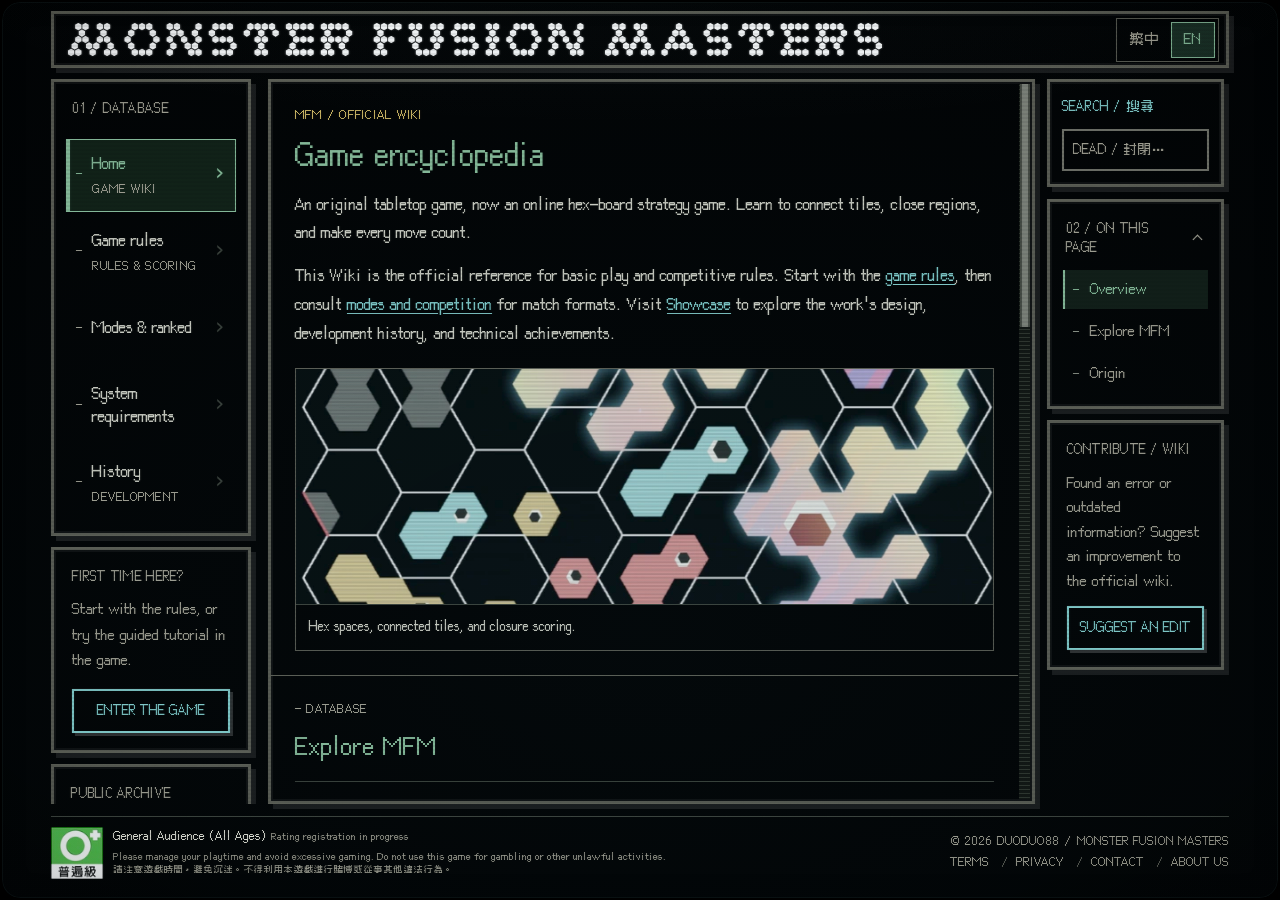
==== commit a800c47c: "feat(wiki): choose first-visit language from browser preferences" ====
--- a/docs/en/index.html
+++ b/docs/en/index.html
@@ -30,7 +30,7 @@
     })();
   </script>
   <script src="../wiki-navigation.js?v=20261025-requirements1" defer></script>
-  <script src="../wiki.js?v=20261018-partial1" defer></script>
+  <script src="../wiki.js?v=20261102-browser-language" defer></script>
   <script src="../wiki-media.js?v=20261018-partial1" defer></script>
   <script src="../wiki-search-index.js?v=20261102-color-lab" defer></script>
   <script src="../wiki-search.js?v=20261018-partial1" defer></script>
